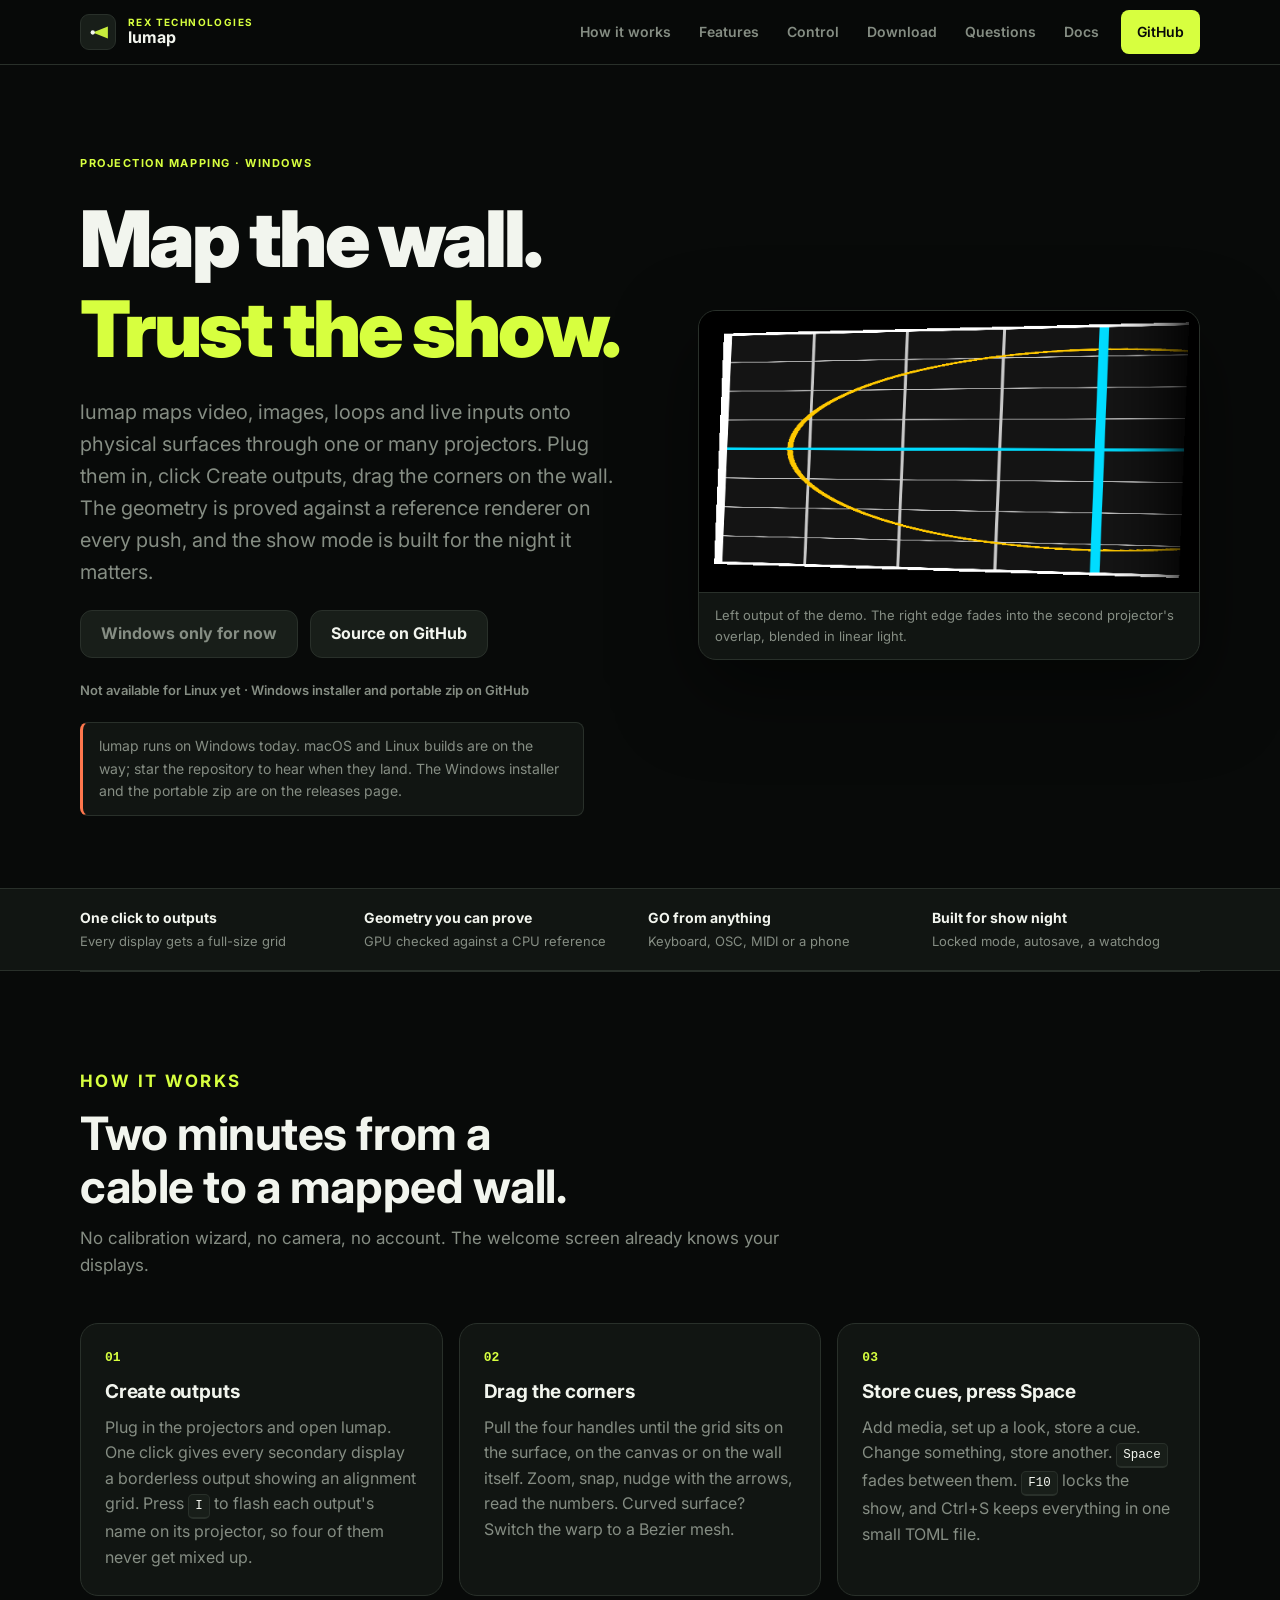
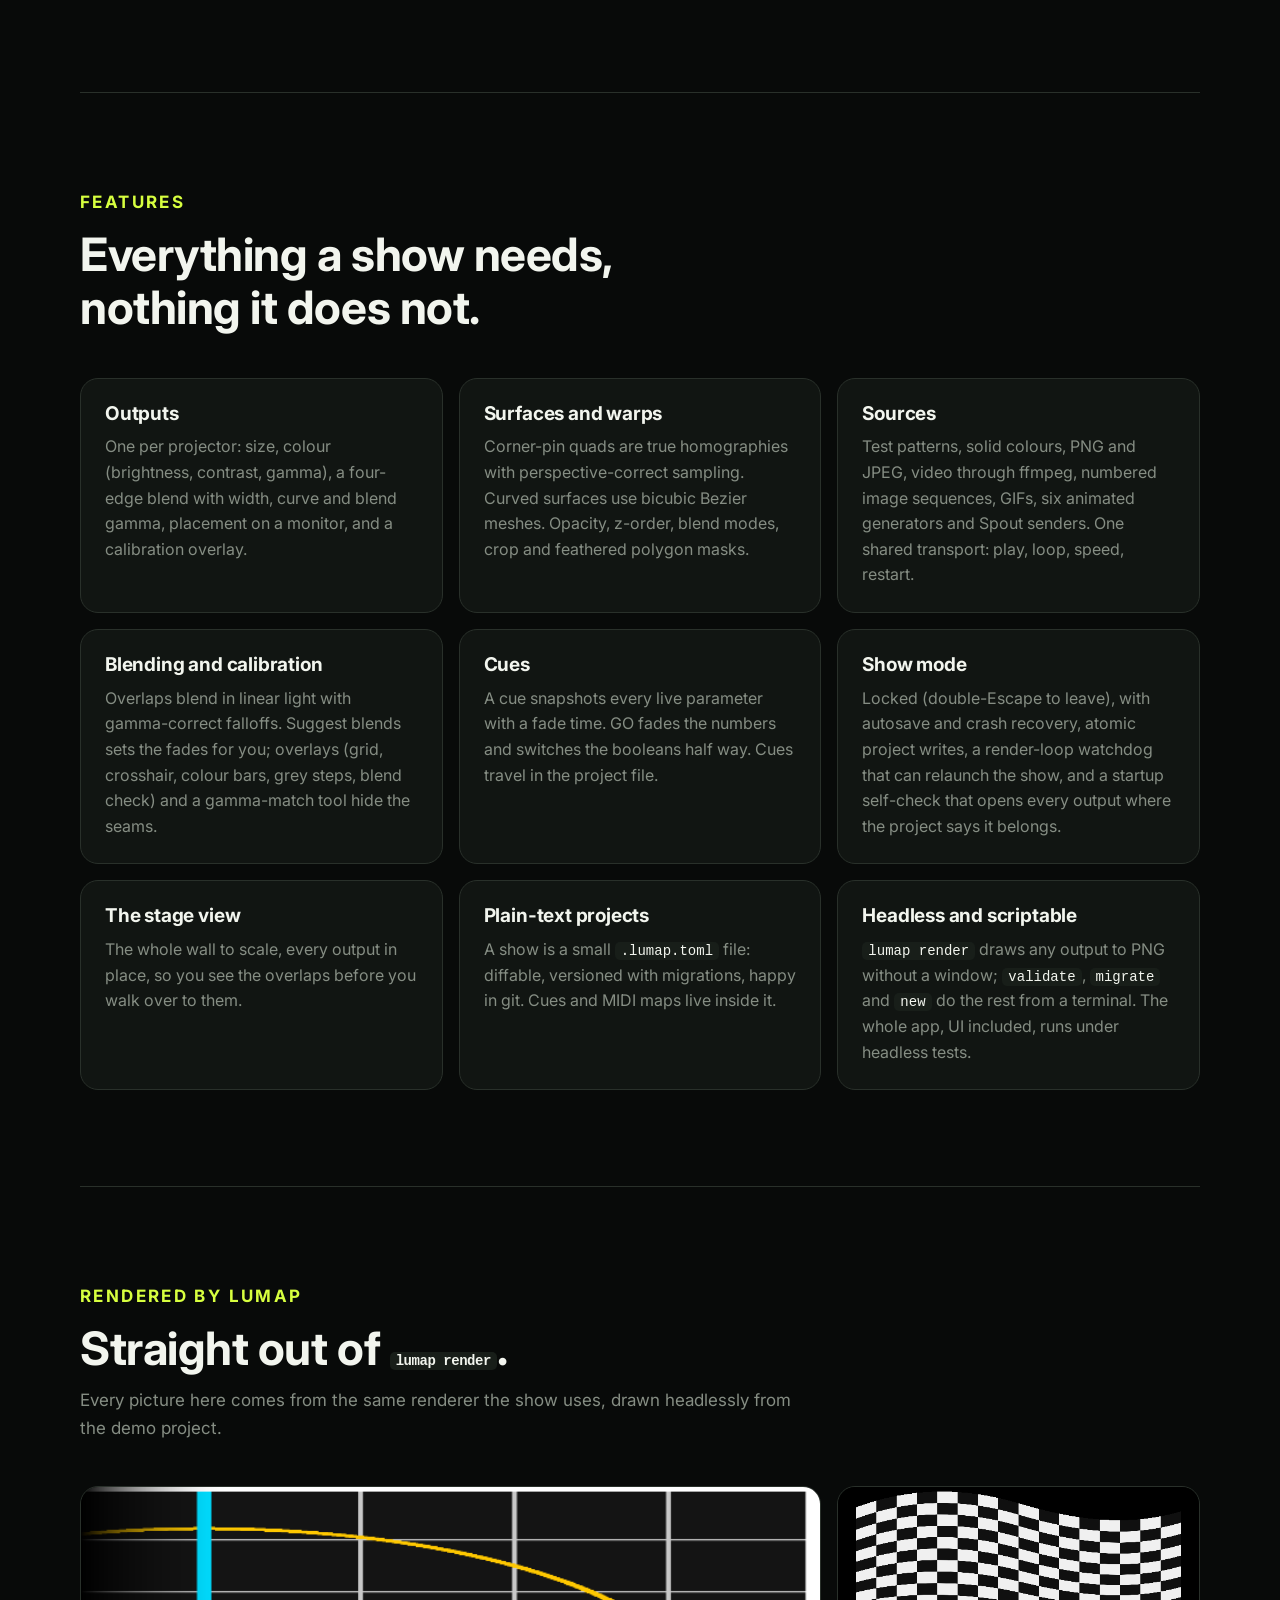
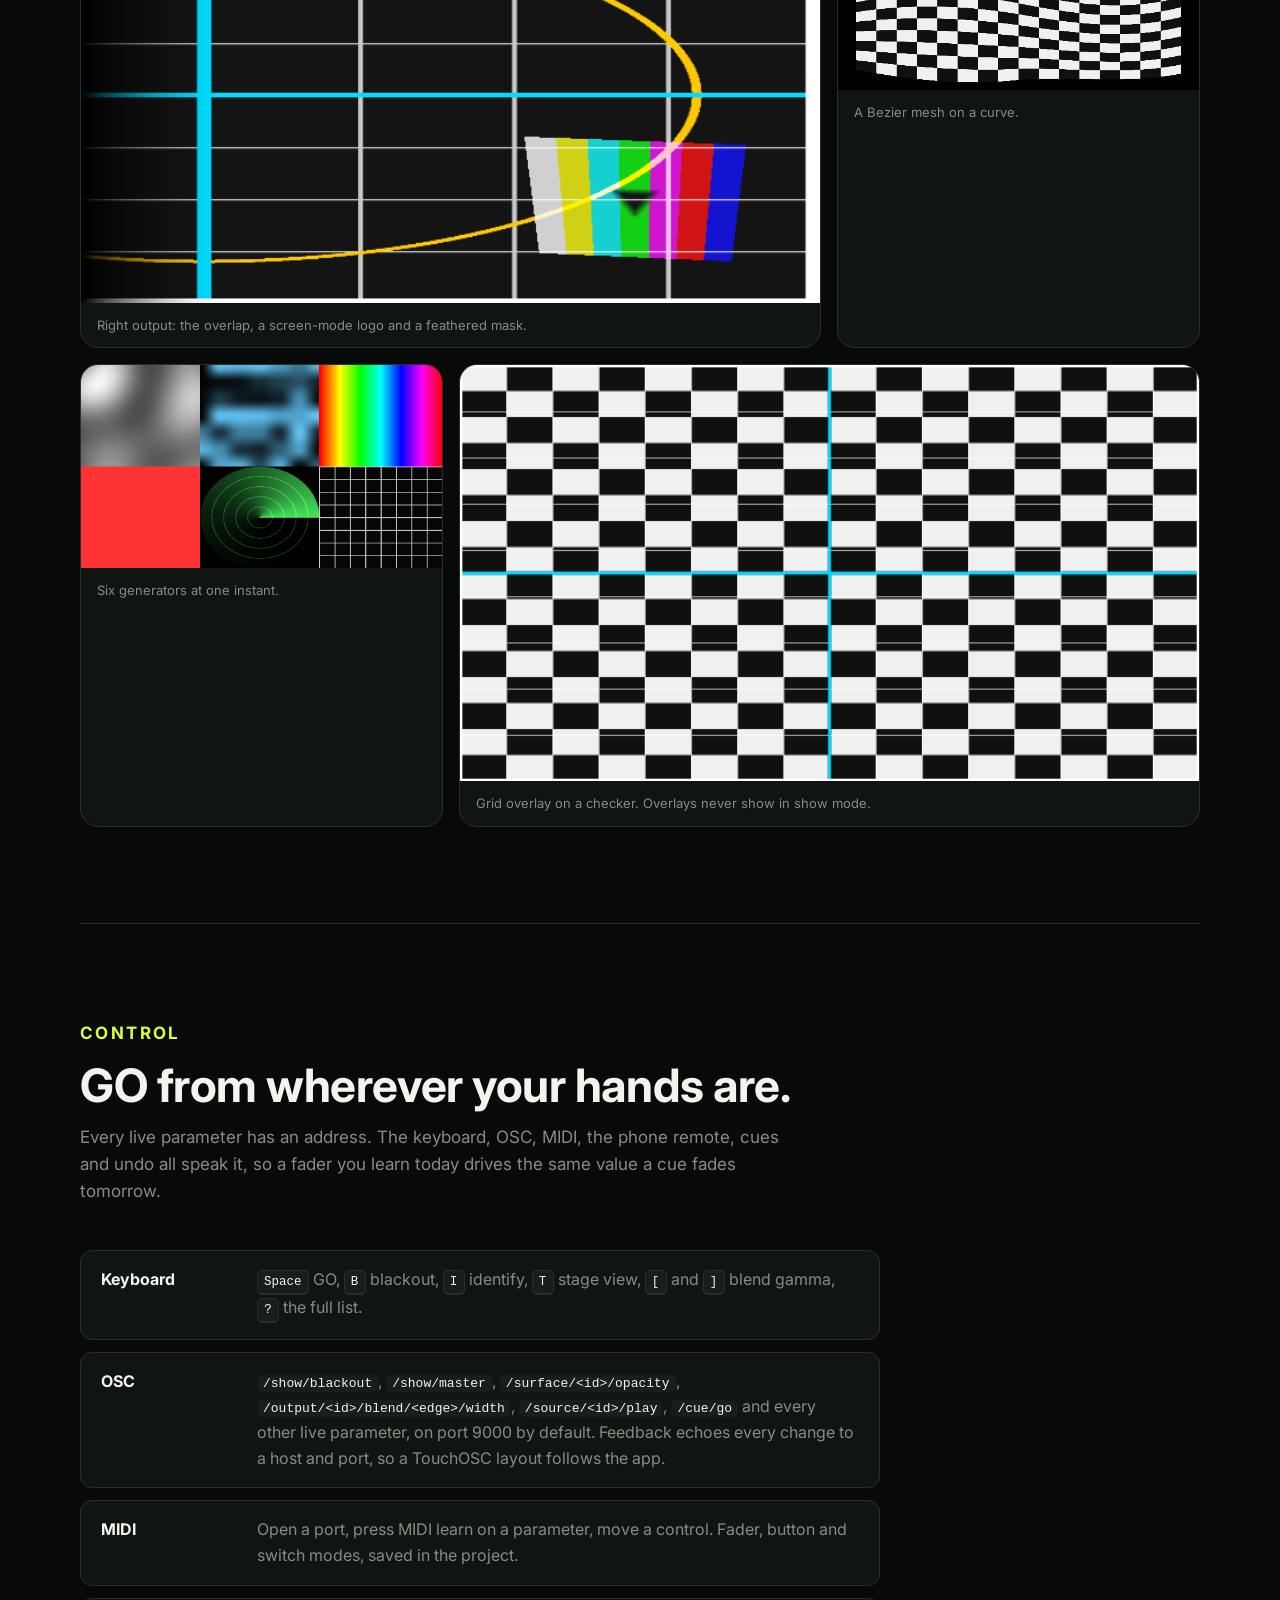
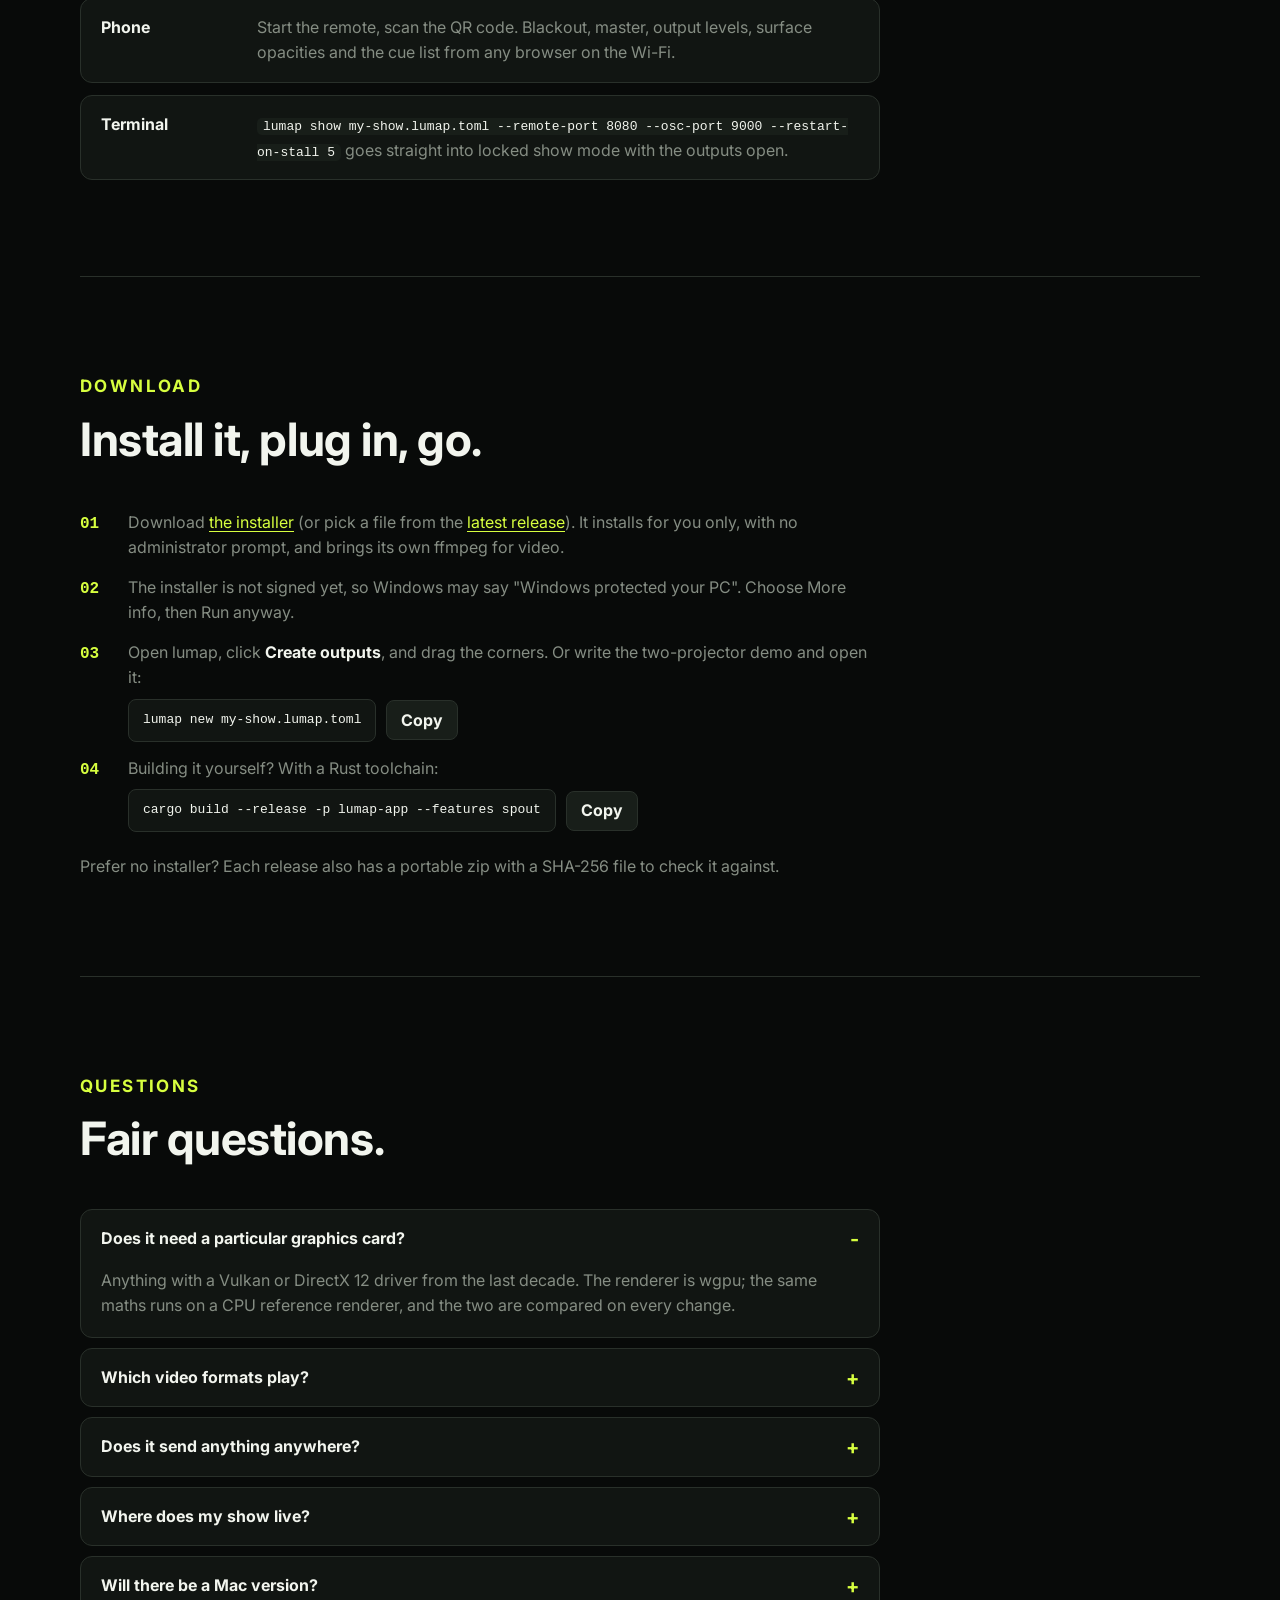
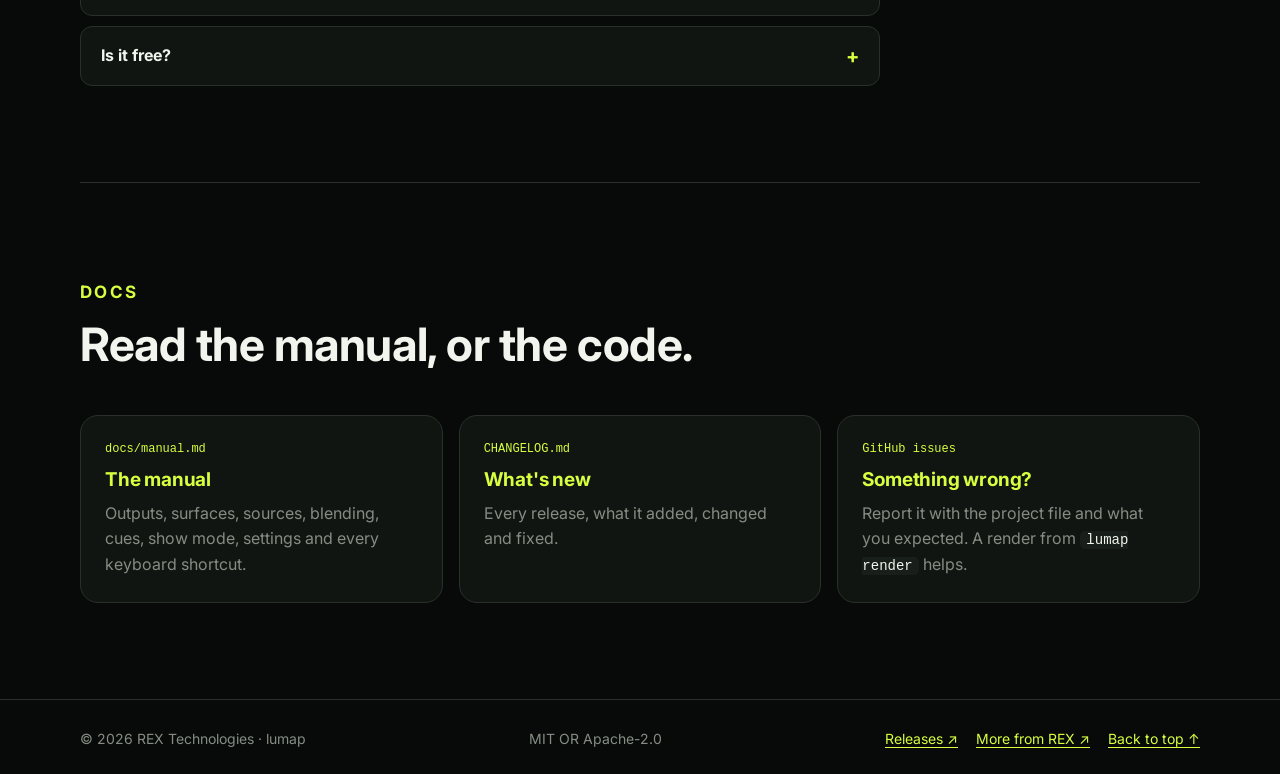
==== site/index.html @ 7fd0f3f3 "lumap: product site, portfolio entry and the site gate A GitHub Pages site in the REX ink/signal sty" ====
<!doctype html>
<html lang="en" class="no-js">
<head>
  <meta charset="utf-8">
  <meta name="viewport" content="width=device-width,initial-scale=1">
  <meta name="description" content="lumap is projection mapping you can trust on show day and that a first-timer runs in two minutes: one click to outputs, corners dragged on the wall, geometry proved against a reference renderer, cues from keyboard, OSC, MIDI or a phone. A REX Technologies product.">
  <meta name="robots" content="index,follow">
  <meta name="color-scheme" content="dark">
  <meta name="theme-color" content="#080A09">
  <meta property="og:title" content="lumap - projection mapping you can trust on show day - REX Technologies">
  <meta property="og:description" content="Plug in the projectors, click Create outputs, drag the corners on the wall. Geometry proved against a reference renderer, cues from anything, a locked show mode. By REX Technologies.">
  <meta property="og:type" content="website">
  <meta property="og:url" content="https://tochi-mba.github.io/lumap/">
  <meta property="og:image" content="https://tochi-mba.github.io/lumap/images/left.png">
  <meta name="twitter:card" content="summary_large_image">
  <link rel="canonical" href="https://tochi-mba.github.io/lumap/">
  <link rel="icon" href="favicon.svg" type="image/svg+xml">
  <link rel="preconnect" href="https://fonts.googleapis.com">
  <link rel="preconnect" href="https://fonts.gstatic.com" crossorigin>
  <link rel="stylesheet" href="https://fonts.googleapis.com/css2?family=Inter:wght@400;600;700;900&amp;display=swap">
  <link rel="stylesheet" href="styles.css">
  <script>document.documentElement.classList.replace("no-js","js");</script>
  <noscript><style>@media(max-width:760px){.site-nav{display:flex!important;position:static!important;flex-direction:column}.menu-button{display:none!important}}</style></noscript>
  <title>lumap - projection mapping you can trust on show day - REX Technologies</title>
  <script type="application/ld+json">{"@context":"https://schema.org","@type":"SoftwareApplication","name":"lumap","applicationCategory":"MultimediaApplication","operatingSystem":"Windows 10, Windows 11","description":"Projection mapping you can trust on show day, that a first-timer runs in two minutes.","url":"https://tochi-mba.github.io/lumap/","downloadUrl":"https://github.com/tochi-mba/lumap/releases/latest/download/lumap-Setup.exe","author":{"@type":"Organization","name":"REX Technologies"},"offers":{"@type":"Offer","price":"0","priceCurrency":"USD"}}</script>
</head>
<body>
  <a class="skip-link" href="#main">Skip to content</a>
  <div class="ambient ambient-one" aria-hidden="true"></div>
  <div class="ambient ambient-two" aria-hidden="true"></div>

  <header class="site-header">
    <div class="container nav-wrap">
      <a class="brand" href="#top" aria-label="lumap, by REX Technologies">
        <span class="brand-mark" aria-hidden="true"><svg viewBox="0 0 32 32"><path d="M8 16 29 7.5v17z" fill="#D7FF3F" opacity=".92"/><circle cx="8" cy="16" r="3" fill="#F2F5EE"/></svg></span>
        <span class="brand-lockup"><span class="brand-company">REX Technologies</span><span class="brand-name">lumap</span></span>
      </a>
      <button class="menu-button" type="button" aria-expanded="false" aria-controls="site-nav">
        <span class="sr-only">Toggle navigation</span><span></span><span></span>
      </button>
      <nav id="site-nav" class="site-nav" aria-label="Primary navigation">
        <a href="#how">How it works</a>
        <a href="#features">Features</a>
        <a href="#control">Control</a>
        <a href="#install">Download</a>
        <a href="#faq">Questions</a>
        <a href="#docs">Docs</a>
        <a class="nav-github" href="https://github.com/tochi-mba/lumap">GitHub</a>
      </nav>
    </div>
  </header>

  <main id="main">
    <section class="hero container" id="top">
      <div class="hero-copy">
        <p class="eyebrow signal">Projection mapping · Windows</p>
        <h1>Map the wall. <span>Trust the show.</span></h1>
        <p class="hero-lede">lumap maps video, images, loops and live inputs onto physical surfaces through one or many projectors. Plug them in, click Create outputs, drag the corners on the wall. The geometry is proved against a reference renderer on every push, and the show mode is built for the night it matters.</p>
        <div class="hero-actions">
          <a class="button button-primary" id="download" href="https://github.com/tochi-mba/lumap/releases/latest/download/lumap-Setup.exe" data-latest-installer>Download for Windows</a>
          <a class="button button-secondary" href="https://github.com/tochi-mba/lumap">Source on GitHub</a>
        </div>
        <p class="hero-meta" id="download-meta"><span>Windows 10 and 11, 64-bit</span><span>ffmpeg included</span><span>No account</span><span>MIT OR Apache-2.0</span></p>
        <p class="unsupported" id="unsupported">lumap runs on Windows today. macOS and Linux builds are on the way; star the repository to hear when they land. The Windows installer and the portable zip are on the releases page.</p>
      </div>
      <figure class="frame">
        <img src="images/left.png" width="1920" height="1080" alt="The left output of the two-projector demo: a looping video warped onto the wall, with a feathered blend on its right edge where the second projector overlaps." loading="eager">
        <figcaption>Left output of the demo. The right edge fades into the second projector's overlap, blended in linear light.</figcaption>
      </figure>
    </section>

    <section class="trust-strip" aria-label="At a glance">
      <div class="container trust-grid">
        <div><strong>One click to outputs</strong><span>Every display gets a full-size grid</span></div>
        <div><strong>Geometry you can prove</strong><span>GPU checked against a CPU reference</span></div>
        <div><strong>GO from anything</strong><span>Keyboard, OSC, MIDI or a phone</span></div>
        <div><strong>Built for show night</strong><span>Locked mode, autosave, a watchdog</span></div>
      </div>
    </section>

    <section class="section container" id="how">
      <div class="section-heading">
        <p class="eyebrow signal">How it works</p>
        <h2>Two minutes from a cable to a mapped wall.</h2>
        <p>No calibration wizard, no camera, no account. The welcome screen already knows your displays.</p>
      </div>
      <div class="steps">
        <div class="step"><span class="step-number">01</span><h3>Create outputs</h3><p>Plug in the projectors and open lumap. One click gives every secondary display a borderless output showing an alignment grid. Press <kbd>I</kbd> to flash each output's name on its projector, so four of them never get mixed up.</p></div>
        <div class="step"><span class="step-number">02</span><h3>Drag the corners</h3><p>Pull the four handles until the grid sits on the surface, on the canvas or on the wall itself. Zoom, snap, nudge with the arrows, read the numbers. Curved surface? Switch the warp to a Bezier mesh.</p></div>
        <div class="step"><span class="step-number">03</span><h3>Store cues, press Space</h3><p>Add media, set up a look, store a cue. Change something, store another. <kbd>Space</kbd> fades between them. <kbd>F10</kbd> locks the show, and Ctrl+S keeps everything in one small TOML file.</p></div>
      </div>
    </section>

    <section class="section container" id="features">
      <div class="section-heading">
        <p class="eyebrow signal">Features</p>
        <h2>Everything a show needs, nothing it does not.</h2>
      </div>
      <div class="feature-grid">
        <div class="feature-card"><h3>Outputs</h3><p>One per projector: size, colour (brightness, contrast, gamma), a four-edge blend with width, curve and blend gamma, placement on a monitor, and a calibration overlay.</p></div>
        <div class="feature-card"><h3>Surfaces and warps</h3><p>Corner-pin quads are true homographies with perspective-correct sampling. Curved surfaces use bicubic Bezier meshes. Opacity, z-order, blend modes, crop and feathered polygon masks.</p></div>
        <div class="feature-card"><h3>Sources</h3><p>Test patterns, solid colours, PNG and JPEG, video through ffmpeg, numbered image sequences, GIFs, six animated generators and Spout senders. One shared transport: play, loop, speed, restart.</p></div>
        <div class="feature-card"><h3>Blending and calibration</h3><p>Overlaps blend in linear light with gamma-correct falloffs. Suggest blends sets the fades for you; overlays (grid, crosshair, colour bars, grey steps, blend check) and a gamma-match tool hide the seams.</p></div>
        <div class="feature-card"><h3>Cues</h3><p>A cue snapshots every live parameter with a fade time. GO fades the numbers and switches the booleans half way. Cues travel in the project file.</p></div>
        <div class="feature-card"><h3>Show mode</h3><p>Locked (double-Escape to leave), with autosave and crash recovery, atomic project writes, a render-loop watchdog that can relaunch the show, and a startup self-check that opens every output where the project says it belongs.</p></div>
        <div class="feature-card"><h3>The stage view</h3><p>The whole wall to scale, every output in place, so you see the overlaps before you walk over to them.</p></div>
        <div class="feature-card"><h3>Plain-text projects</h3><p>A show is a small <code>.lumap.toml</code> file: diffable, versioned with migrations, happy in git. Cues and MIDI maps live inside it.</p></div>
        <div class="feature-card"><h3>Headless and scriptable</h3><p><code>lumap render</code> draws any output to PNG without a window; <code>validate</code>, <code>migrate</code> and <code>new</code> do the rest from a terminal. The whole app, UI included, runs under headless tests.</p></div>
      </div>
    </section>

    <section class="section container" id="gallery">
      <div class="section-heading">
        <p class="eyebrow signal">Rendered by lumap</p>
        <h2>Straight out of <code>lumap render</code>.</h2>
        <p>Every picture here comes from the same renderer the show uses, drawn headlessly from the demo project.</p>
      </div>
      <div class="gallery">
        <figure class="wide"><img src="images/right.png" width="1920" height="1080" alt="The right output of the demo: the overlap with the left projector, a logo in screen blend mode and a feathered mask." loading="lazy"><figcaption>Right output: the overlap, a screen-mode logo and a feathered mask.</figcaption></figure>
        <figure><img src="images/bezier.png" width="1920" height="1080" alt="A test pattern warped by a bicubic Bezier mesh onto a curved surface." loading="lazy"><figcaption>A Bezier mesh on a curve.</figcaption></figure>
        <figure><img src="images/generators.png" width="1920" height="1080" alt="Six animated generators, plasma, noise, colour cycle, strobe, radar and grid pulse, at one instant." loading="lazy"><figcaption>Six generators at one instant.</figcaption></figure>
        <figure class="wide"><img src="images/overlay-grid.png" width="1920" height="1080" alt="A calibration grid drawn over a checker pattern." loading="lazy"><figcaption>Grid overlay on a checker. Overlays never show in show mode.</figcaption></figure>
      </div>
    </section>

    <section class="section container" id="control">
      <div class="section-heading">
        <p class="eyebrow signal">Control</p>
        <h2>GO from wherever your hands are.</h2>
        <p>Every live parameter has an address. The keyboard, OSC, MIDI, the phone remote, cues and undo all speak it, so a fader you learn today drives the same value a cue fades tomorrow.</p>
      </div>
      <dl class="control-list">
        <div><dt>Keyboard</dt><dd><kbd>Space</kbd> GO, <kbd>B</kbd> blackout, <kbd>I</kbd> identify, <kbd>T</kbd> stage view, <kbd>[</kbd> and <kbd>]</kbd> blend gamma, <kbd>?</kbd> the full list.</dd></div>
        <div><dt>OSC</dt><dd><code>/show/blackout</code>, <code>/show/master</code>, <code>/surface/&lt;id&gt;/opacity</code>, <code>/output/&lt;id&gt;/blend/&lt;edge&gt;/width</code>, <code>/source/&lt;id&gt;/play</code>, <code>/cue/go</code> and every other live parameter, on port 9000 by default. Feedback echoes every change to a host and port, so a TouchOSC layout follows the app.</dd></div>
        <div><dt>MIDI</dt><dd>Open a port, press MIDI learn on a parameter, move a control. Fader, button and switch modes, saved in the project.</dd></div>
        <div><dt>Phone</dt><dd>Start the remote, scan the QR code. Blackout, master, output levels, surface opacities and the cue list from any browser on the Wi-Fi.</dd></div>
        <div><dt>Terminal</dt><dd><code>lumap show my-show.lumap.toml --remote-port 8080 --osc-port 9000 --restart-on-stall 5</code> goes straight into locked show mode with the outputs open.</dd></div>
      </dl>
    </section>

    <section class="section container" id="install">
      <div class="section-heading">
        <p class="eyebrow signal">Download</p>
        <h2>Install it, plug in, go.</h2>
      </div>
      <ol class="install-steps">
        <li>Download <a href="https://github.com/tochi-mba/lumap/releases/latest/download/lumap-Setup.exe" data-latest-installer>the installer</a> (or pick a file from the <a href="https://github.com/tochi-mba/lumap/releases/latest">latest release</a>). It installs for you only, with no administrator prompt, and brings its own ffmpeg for video.</li>
        <li>The installer is not signed yet, so Windows may say "Windows protected your PC". Choose More info, then Run anyway.</li>
        <li>Open lumap, click <strong>Create outputs</strong>, and drag the corners. Or write the two-projector demo and open it:
          <div class="command-row"><code>lumap new my-show.lumap.toml</code><button class="copy-button" type="button" data-copy="lumap new my-show.lumap.toml">Copy</button></div>
        </li>
        <li>Building it yourself? With a Rust toolchain:
          <div class="command-row"><code>cargo build --release -p lumap-app --features spout</code><button class="copy-button" type="button" data-copy="cargo build --release -p lumap-app --features spout">Copy</button></div>
        </li>
      </ol>
      <p class="install-note">Prefer no installer? Each release also has a portable zip with a SHA-256 file to check it against.</p>
      <p id="copy-status" class="sr-only" aria-live="polite"></p>
    </section>

    <section class="section container" id="faq">
      <div class="section-heading">
        <p class="eyebrow signal">Questions</p>
        <h2>Fair questions.</h2>
      </div>
      <div class="faq">
        <details open><summary>Does it need a particular graphics card?</summary><p>Anything with a Vulkan or DirectX 12 driver from the last decade. The renderer is wgpu; the same maths runs on a CPU reference renderer, and the two are compared on every change.</p></details>
        <details><summary>Which video formats play?</summary><p>Anything ffmpeg reads. The installer bundles ffmpeg and ffprobe; if you have your own build, point lumap at it in the settings or on your PATH.</p></details>
        <details><summary>Does it send anything anywhere?</summary><p>No telemetry, no account, no analytics. The only network traffic is the OSC, MIDI and phone-remote connections you open yourself.</p></details>
        <details><summary>Where does my show live?</summary><p>In one <code>.lumap.toml</code> file next to your media. It is plain text, diffable, versioned with migrations, and safe to commit to git.</p></details>
        <details><summary>Will there be a Mac version?</summary><p>lumap is built and tested for Windows today. The macOS build is on the way, and this page will offer it as soon as it ships.</p></details>
        <details><summary>Is it free?</summary><p>Yes. MIT OR Apache-2.0, one executable, no watermark, no subscription.</p></details>
      </div>
    </section>

    <section class="section container" id="docs">
      <div class="section-heading">
        <p class="eyebrow signal">Docs</p>
        <h2>Read the manual, or the code.</h2>
      </div>
      <div class="feature-grid">
        <a class="feature-card link" href="https://github.com/tochi-mba/lumap/blob/main/docs/manual.md"><span class="meta">docs/manual.md</span><h3>The manual</h3><p>Outputs, surfaces, sources, blending, cues, show mode, settings and every keyboard shortcut.</p></a>
        <a class="feature-card link" href="https://github.com/tochi-mba/lumap/blob/main/CHANGELOG.md"><span class="meta">CHANGELOG.md</span><h3>What's new</h3><p>Every release, what it added, changed and fixed.</p></a>
        <a class="feature-card link" href="https://github.com/tochi-mba/lumap/issues"><span class="meta">GitHub issues</span><h3>Something wrong?</h3><p>Report it with the project file and what you expected. A render from <code>lumap render</code> helps.</p></a>
      </div>
    </section>
  </main>

  <footer class="site-footer">
    <div class="container footer-wrap">
      <span>© <span id="year">2026</span> REX Technologies · lumap</span>
      <span>MIT OR Apache-2.0</span>
      <span class="footer-links"><a href="https://github.com/tochi-mba/lumap/releases">Releases <span aria-hidden="true">↗</span></a><a href="https://tochi-mba.github.io/">More from REX <span aria-hidden="true">↗</span></a><a href="#top">Back to top <span aria-hidden="true">↑</span></a></span>
    </div>
  </footer>
  <script type="module" src="app.js"></script>
</body>
</html>
---- site/styles.css ----
/* lumap - REX Technologies. The ink/signal palette shared across REX products; dark by design. */

:root{
  --ink:#080A09;
  --panel:#111512;
  --raised:#181E19;
  --line:#29302A;
  --text:#F2F5EE;
  --muted:#858D83;
  --signal:#D7FF3F;
  --live:#FF774D;
  --signal-wash:rgba(215,255,63,.10);
  --radius-s:8px;
  --radius-m:12px;
  --radius-l:18px;
  --gutter:clamp(16px,4vw,32px);
  --page:1120px;
  --section:clamp(56px,8vw,96px);
  --font:Inter,"Segoe UI",system-ui,-apple-system,"Helvetica Neue",Arial,sans-serif;
  --mono:"Cascadia Mono","SF Mono",Consolas,ui-monospace,Menlo,monospace;
  color-scheme:dark;
}

*,*::before,*::after{box-sizing:border-box}
html{background:var(--ink);scroll-behavior:smooth;-webkit-text-size-adjust:100%;overflow-x:hidden}
body{margin:0;background:var(--ink);color:var(--text);font-family:var(--font);font-size:16px;line-height:1.6;-webkit-font-smoothing:antialiased;overflow-x:hidden}
a{color:var(--signal);text-decoration:none}
a:hover{text-decoration:underline}
button{font:inherit}
svg{display:block}
img{max-width:100%;height:auto}
code,kbd,pre{font-family:var(--mono)}
:focus-visible{outline:2px solid var(--signal);outline-offset:3px;border-radius:4px}

.container{width:min(var(--page),100% - 2 * var(--gutter));margin-inline:auto}
.section{padding:var(--section) 0;border-top:1px solid var(--line)}
.sr-only{position:absolute;width:1px;height:1px;padding:0;margin:-1px;overflow:hidden;clip:rect(0,0,0,0);white-space:nowrap;border:0}
.skip-link{position:absolute;left:12px;top:-60px;background:var(--signal);color:var(--ink);padding:10px 14px;border-radius:var(--radius-s);font-weight:700;z-index:100}
.skip-link:focus{top:12px}

h1,h2,h3{margin:0;line-height:1.15;font-weight:700;letter-spacing:-.01em}
h1,h2{text-wrap:balance}
h1{font-size:clamp(40px,6.4vw,78px);letter-spacing:-.035em;font-weight:900}
h1 span{color:var(--signal)}
h2{font-size:clamp(28px,4.2vw,46px)}
h3{font-size:19px}
p{margin:0}
strong{font-weight:700;color:var(--text)}
code{color:var(--text);background:var(--raised);padding:1px 6px;border-radius:5px;font-size:14px}
pre code{padding:0;background:none}
kbd{display:inline-block;min-width:22px;padding:1px 6px;border:1px solid var(--line);border-bottom-width:2px;border-radius:5px;background:var(--raised);color:var(--text);font-size:12.5px;text-align:center}

.eyebrow{font-size:11px;font-weight:700;letter-spacing:.14em;text-transform:uppercase;color:var(--muted);display:flex;align-items:center;gap:9px}
.eyebrow.signal{color:var(--signal)}

.ambient{position:fixed;border-radius:50%;filter:blur(90px);pointer-events:none;opacity:.14;z-index:-2}
.ambient-one{width:520px;height:520px;background:var(--signal);top:90px;right:-230px}
.ambient-two{width:420px;height:420px;background:var(--live);top:620px;left:-250px}

/* Header */
.site-header{position:sticky;top:0;z-index:50;background:rgba(8,10,9,.86);backdrop-filter:blur(12px);-webkit-backdrop-filter:blur(12px);border-bottom:1px solid var(--line)}
.nav-wrap{min-height:64px;display:flex;align-items:center;gap:12px}
.brand{display:flex;align-items:center;gap:12px;color:var(--text);min-height:44px}
.brand:hover{text-decoration:none}
.brand-mark{width:36px;height:36px;border-radius:9px;display:grid;place-items:center;background:var(--raised);border:1px solid var(--line)}
.brand-mark svg{width:23px}
.brand-lockup{display:flex;flex-direction:column;gap:1px;line-height:1.08}
.brand-company{font-size:10px;font-weight:700;letter-spacing:.14em;text-transform:uppercase;color:var(--signal)}
.brand-name{font-size:16px;font-weight:700;color:var(--text)}
.site-nav{margin-left:auto;display:flex;align-items:center;gap:4px}
.site-nav a{color:var(--muted);font-size:14px;font-weight:600;white-space:nowrap;padding:10px 12px;border-radius:var(--radius-s);min-height:44px;display:inline-flex;align-items:center}
.site-nav a:hover{color:var(--text);text-decoration:none;background:var(--raised)}
.nav-github{color:var(--ink)!important;background:var(--signal)!important;margin-left:6px;padding-inline:16px!important}
.nav-github:hover{opacity:.9}
.menu-button{margin-left:auto;display:none;min-width:44px;min-height:44px;padding:0 12px;border:1px solid var(--line);border-radius:var(--radius-s);background:transparent;color:var(--text);cursor:pointer}
.menu-button span:not(.sr-only){display:block;width:16px;height:2px;background:currentColor;margin:5px auto}

/* Hero */
.hero{display:grid;grid-template-columns:1.05fr .95fr;gap:clamp(28px,5vw,64px);align-items:center;padding:clamp(48px,7vw,96px) 0 clamp(40px,6vw,72px)}
.hero-copy{display:flex;flex-direction:column;gap:22px}
.hero-lede{font-size:clamp(17px,1.6vw,20px);color:var(--muted);max-width:56ch}
.hero-actions{display:flex;flex-wrap:wrap;gap:12px}
.hero-meta{display:flex;flex-wrap:wrap;gap:8px 18px;color:var(--muted);font-size:13px;font-weight:600}
.hero-meta span::before{content:"";display:inline-block;width:6px;height:6px;border-radius:50%;background:var(--signal);margin-right:8px;vertical-align:middle}
.button{display:inline-flex;align-items:center;gap:8px;min-height:48px;padding:0 20px;border-radius:var(--radius-m);font-weight:700;border:1px solid transparent}
.button:hover{text-decoration:none}
.button-primary{background:var(--signal);color:var(--ink)}
.button-primary:hover{filter:brightness(1.05)}
.button-primary[aria-disabled="true"]{background:var(--raised);color:var(--muted);border-color:var(--line);cursor:default}
.button-primary[aria-disabled="true"]:hover{filter:none}
.button-secondary{background:var(--raised);color:var(--text);border-color:var(--line)}
.button-secondary:hover{border-color:var(--muted)}
.unsupported{display:none;color:var(--muted);font-size:14px;max-width:56ch;padding:12px 16px;border:1px solid var(--line);border-left:3px solid var(--live);border-radius:var(--radius-s);background:var(--panel)}
.unsupported.shown{display:block}

/* A framed render, or a window showing a command line */
.frame{margin:0;border-radius:var(--radius-l);background:var(--panel);border:1px solid var(--line);overflow:hidden;box-shadow:0 30px 80px rgba(0,0,0,.5)}
.frame img{display:block;width:100%}
.frame figcaption{padding:12px 16px;font-size:13px;color:var(--muted);border-top:1px solid var(--line)}
.console{margin:0;padding:22px;border-radius:var(--radius-l);background:var(--panel);border:1px solid var(--line);overflow:auto;font-size:13.5px;line-height:1.7;color:var(--text);box-shadow:0 30px 80px rgba(0,0,0,.5)}
.console .you{color:var(--muted)}
.console .k{color:var(--signal)}
.console .s{color:var(--live)}

/* Trust strip */
.trust-strip{border-top:1px solid var(--line);border-bottom:1px solid var(--line);background:var(--panel)}
.trust-grid{display:grid;grid-template-columns:repeat(4,1fr);gap:16px;padding:18px 0}
.trust-grid div{display:flex;flex-direction:column;gap:2px}
.trust-grid strong{font-size:14px}
.trust-grid span{font-size:13px;color:var(--muted)}

/* Sections */
.section-heading{display:flex;flex-direction:column;gap:12px;max-width:72ch;margin-bottom:clamp(28px,4vw,44px)}
.section-heading p{color:var(--muted);font-size:17px}
.steps{display:grid;grid-template-columns:repeat(3,1fr);gap:16px}
.step{background:var(--panel);border:1px solid var(--line);border-radius:var(--radius-l);padding:24px;display:flex;flex-direction:column;gap:12px}
.step p{color:var(--muted)}
.step-number{font-family:var(--mono);color:var(--signal);font-weight:700;font-size:13px}
.feature-grid{display:grid;grid-template-columns:repeat(3,1fr);gap:16px}
.feature-card{background:var(--panel);border:1px solid var(--line);border-radius:var(--radius-l);padding:24px;display:flex;flex-direction:column;gap:10px}
.feature-card p{color:var(--muted)}
.feature-card.link:hover{border-color:var(--muted);text-decoration:none}
.feature-card .meta{font-family:var(--mono);font-size:12px;color:var(--signal)}

/* Gallery of renders */
.gallery{display:grid;grid-template-columns:repeat(3,1fr);gap:16px}
.gallery figure{margin:0;background:var(--panel);border:1px solid var(--line);border-radius:var(--radius-l);overflow:hidden}
.gallery img{display:block;width:100%;aspect-ratio:16/9;object-fit:cover}
.gallery figcaption{padding:12px 16px;font-size:13px;color:var(--muted)}
.gallery .wide{grid-column:span 2}

/* Ways to control the show */
.control-list{display:grid;gap:12px;max-width:80ch;margin:0}
.control-list > div{display:grid;grid-template-columns:140px 1fr;gap:16px;padding:16px 20px;background:var(--panel);border:1px solid var(--line);border-radius:var(--radius-m)}
.control-list dt{font-weight:700;color:var(--text)}
.control-list dd{margin:0;color:var(--muted)}
.control-list code{font-size:13px}

/* Install */
.install-steps{margin:0;padding-left:0;list-style:none;counter-reset:step;display:grid;gap:14px;max-width:80ch}
.install-steps li{counter-increment:step;position:relative;padding-left:48px;color:var(--muted)}
.install-steps li::before{content:counter(step,decimal-leading-zero);position:absolute;left:0;top:2px;font-family:var(--mono);font-weight:700;color:var(--signal)}
.install-steps a{text-decoration:underline;text-underline-offset:3px}
.command-row{display:flex;flex-wrap:wrap;align-items:center;gap:10px;margin-top:8px}
.command-row code{padding:10px 14px;border-radius:var(--radius-s);border:1px solid var(--line);background:var(--panel);font-size:13px;overflow:auto;max-width:100%}
.copy-button{min-height:40px;padding:0 14px;border-radius:var(--radius-s);border:1px solid var(--line);background:var(--raised);color:var(--text);font-weight:700;cursor:pointer}
.copy-button:hover{border-color:var(--muted)}
.install-note{margin-top:22px;color:var(--muted);max-width:80ch}

/* FAQ */
.faq{display:grid;gap:10px;max-width:80ch}
.faq details{background:var(--panel);border:1px solid var(--line);border-radius:var(--radius-m);padding:0 20px}
.faq summary{cursor:pointer;padding:16px 0;font-weight:700;list-style:none;display:flex;justify-content:space-between;gap:16px;align-items:center}
.faq summary::-webkit-details-marker{display:none}
.faq summary::after{content:"+";color:var(--signal);font-weight:700;font-size:20px;line-height:1}
.faq details[open] summary::after{content:"-"}
.faq p{padding:0 0 18px;color:var(--muted)}

/* Footer */
.site-footer{border-top:1px solid var(--line);padding:28px 0;color:var(--muted);font-size:14px}
.footer-wrap{display:flex;flex-wrap:wrap;justify-content:space-between;gap:10px}
.site-footer a{text-decoration:underline;text-underline-offset:3px}
.footer-links{display:flex;flex-wrap:wrap;gap:18px}

/* 404 */
.not-found{padding:clamp(72px,14vh,140px) 0;max-width:720px}
.not-found h1{margin:14px 0 0;font-size:clamp(34px,5.6vw,60px)}
.not-found .hero-lede{margin-top:16px}
.not-found .hero-actions{margin-top:28px}

@media(prefers-reduced-motion:reduce){html{scroll-behavior:auto}*,*::before,*::after{transition:none!important;animation:none!important}}

/* Responsive */
@media(max-width:1000px){
  .hero{grid-template-columns:1fr}
  .steps,.feature-grid,.gallery{grid-template-columns:repeat(2,1fr)}
  .gallery .wide{grid-column:span 1}
  .trust-grid{grid-template-columns:repeat(2,1fr)}
}
@media(max-width:760px){
  .menu-button{display:block}
  .site-nav{display:none;position:absolute;left:0;right:0;top:100%;flex-direction:column;align-items:stretch;padding:10px var(--gutter) 16px;background:var(--ink);border-bottom:1px solid var(--line)}
  .site-nav.open{display:flex}
  .site-nav a{min-height:46px}
  .nav-github{margin-left:0;justify-content:center}
  .brand-name{font-size:14px}
  .steps,.feature-grid,.gallery{grid-template-columns:1fr}
  .control-list > div{grid-template-columns:1fr;gap:4px}
}
@media(max-width:420px){
  .trust-grid{grid-template-columns:1fr}
}
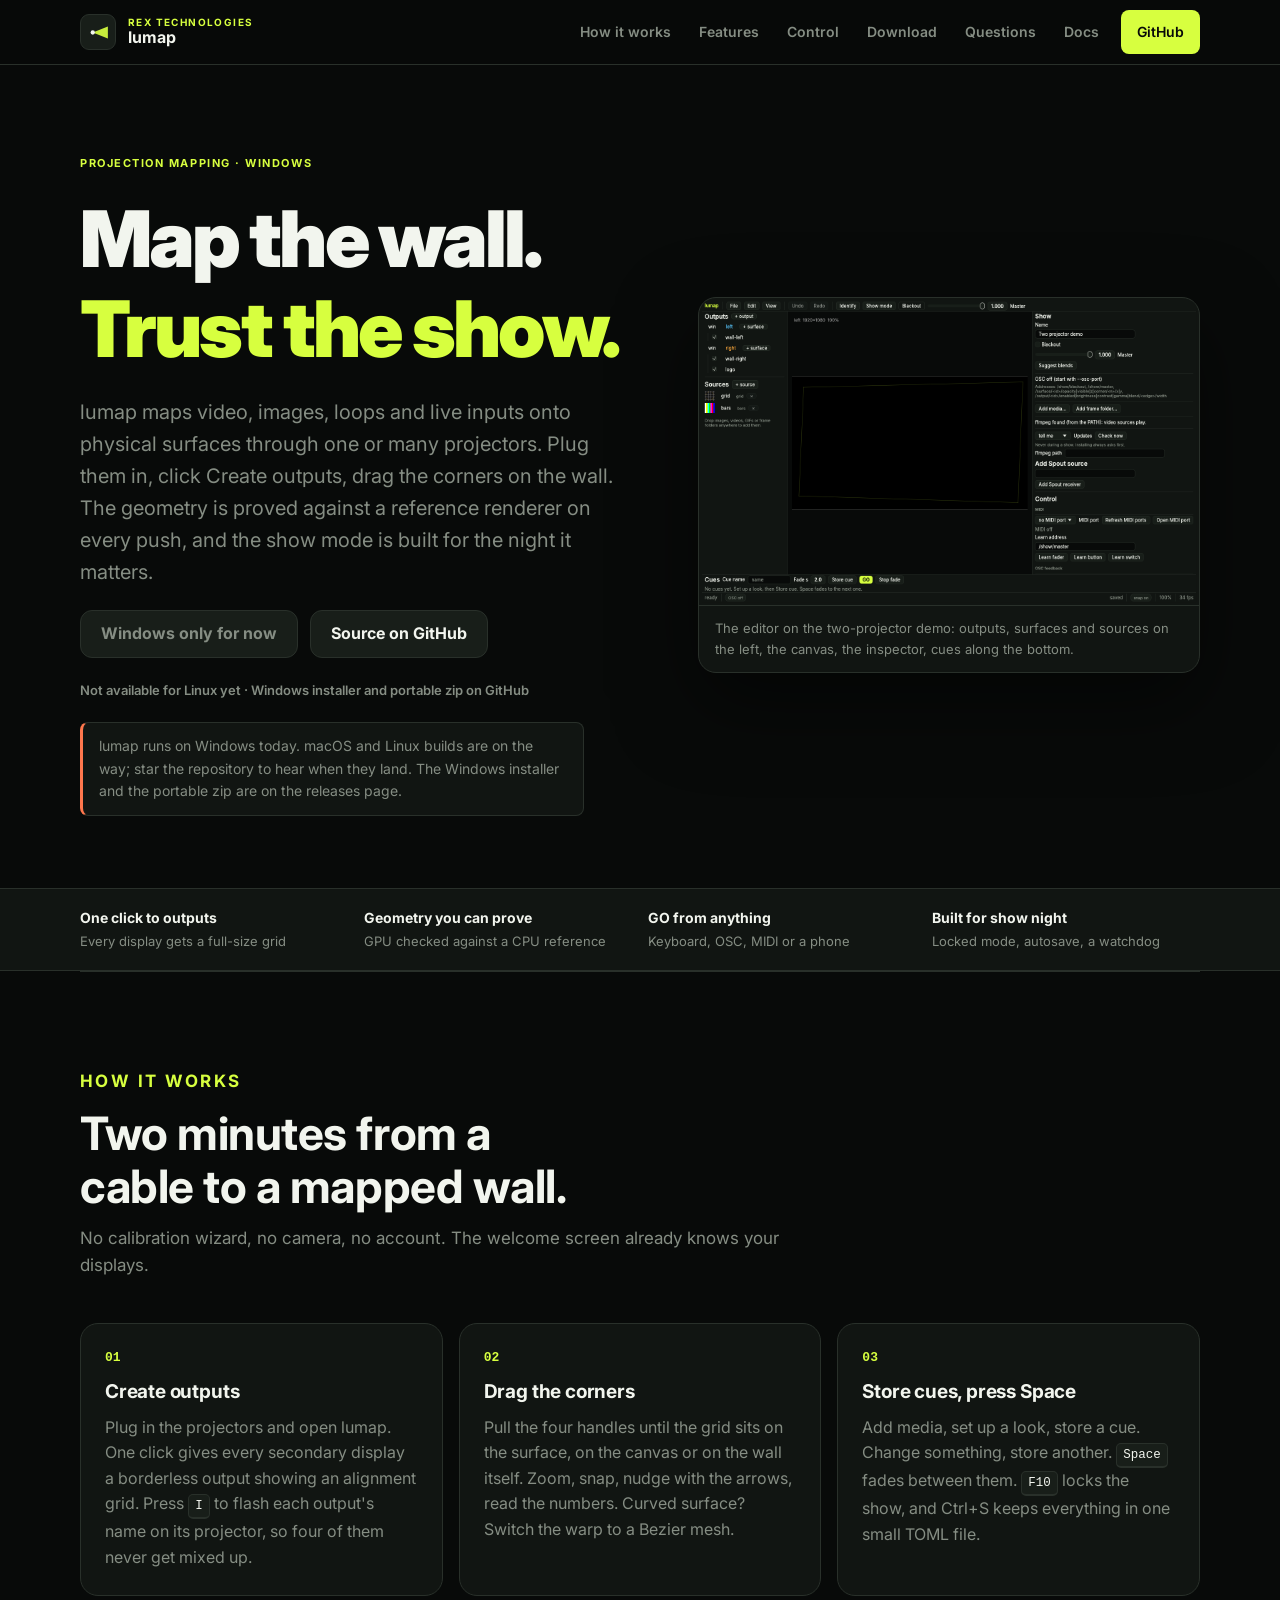
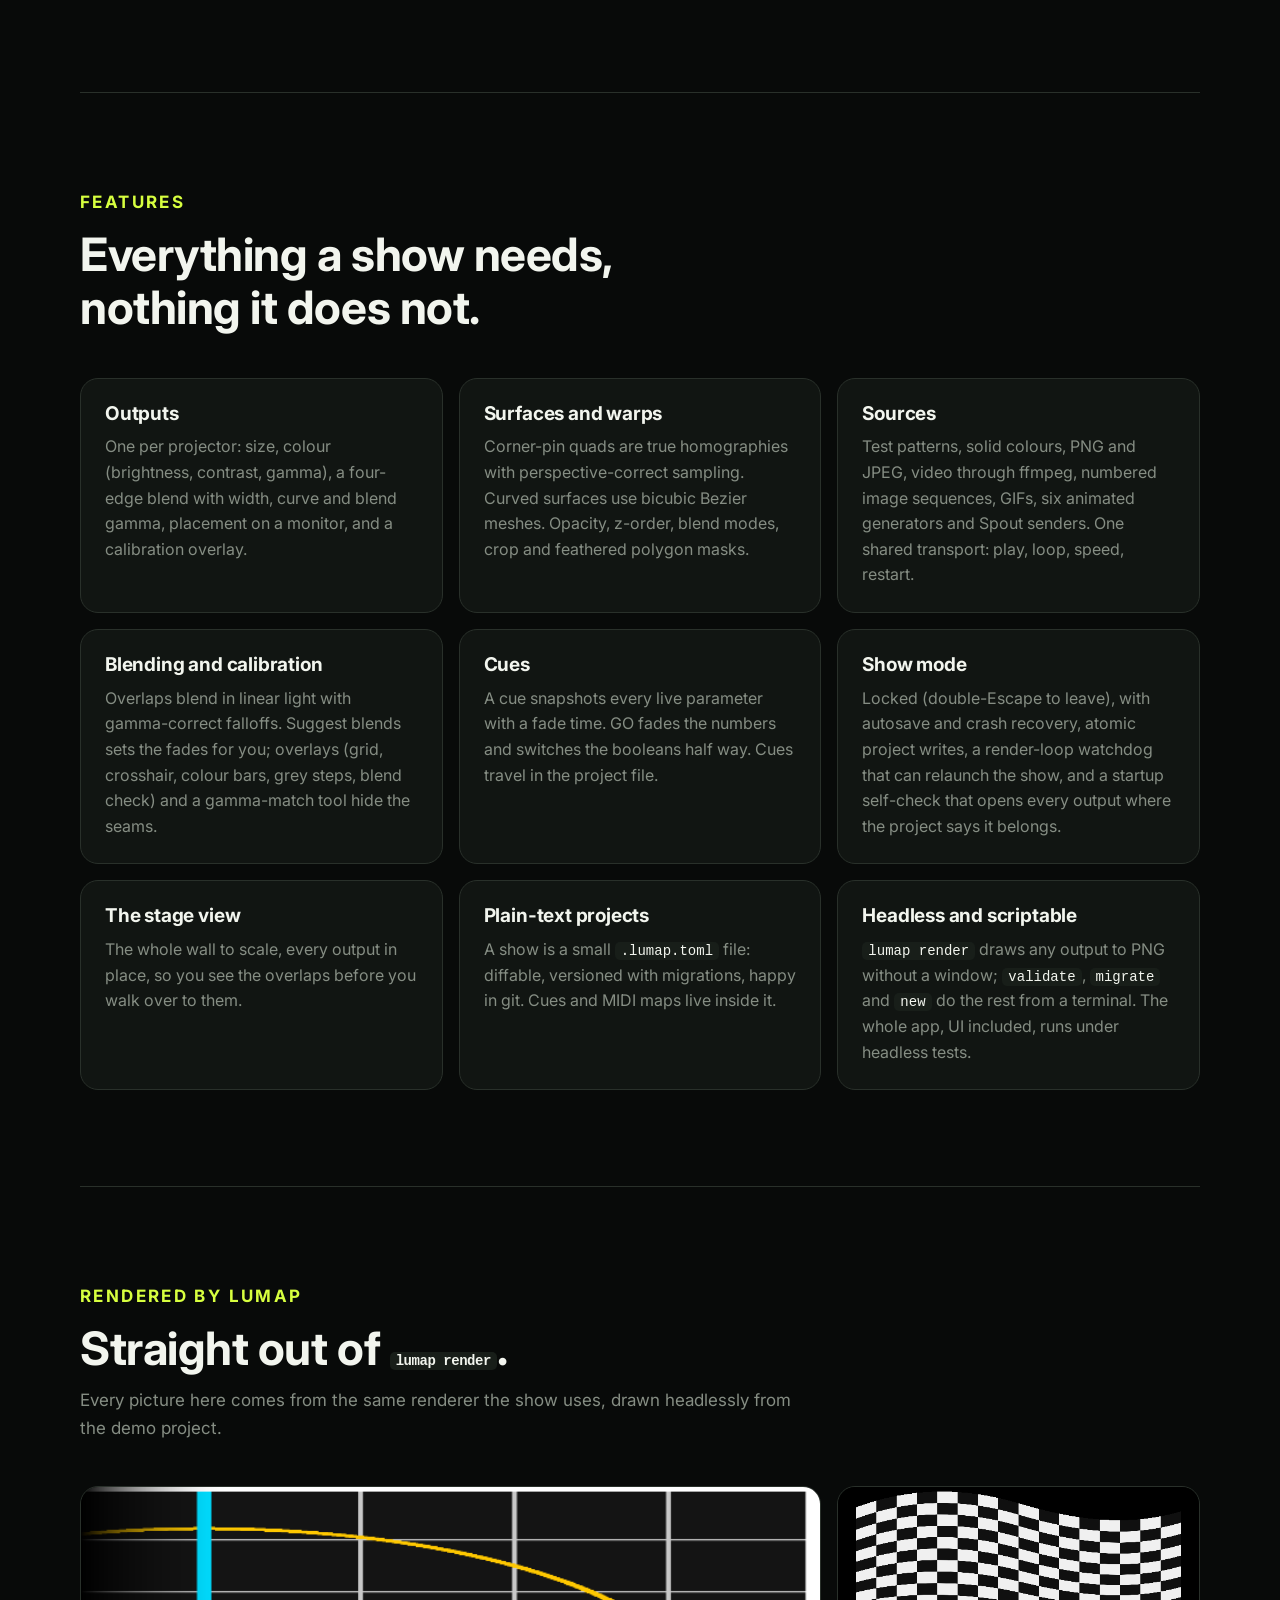
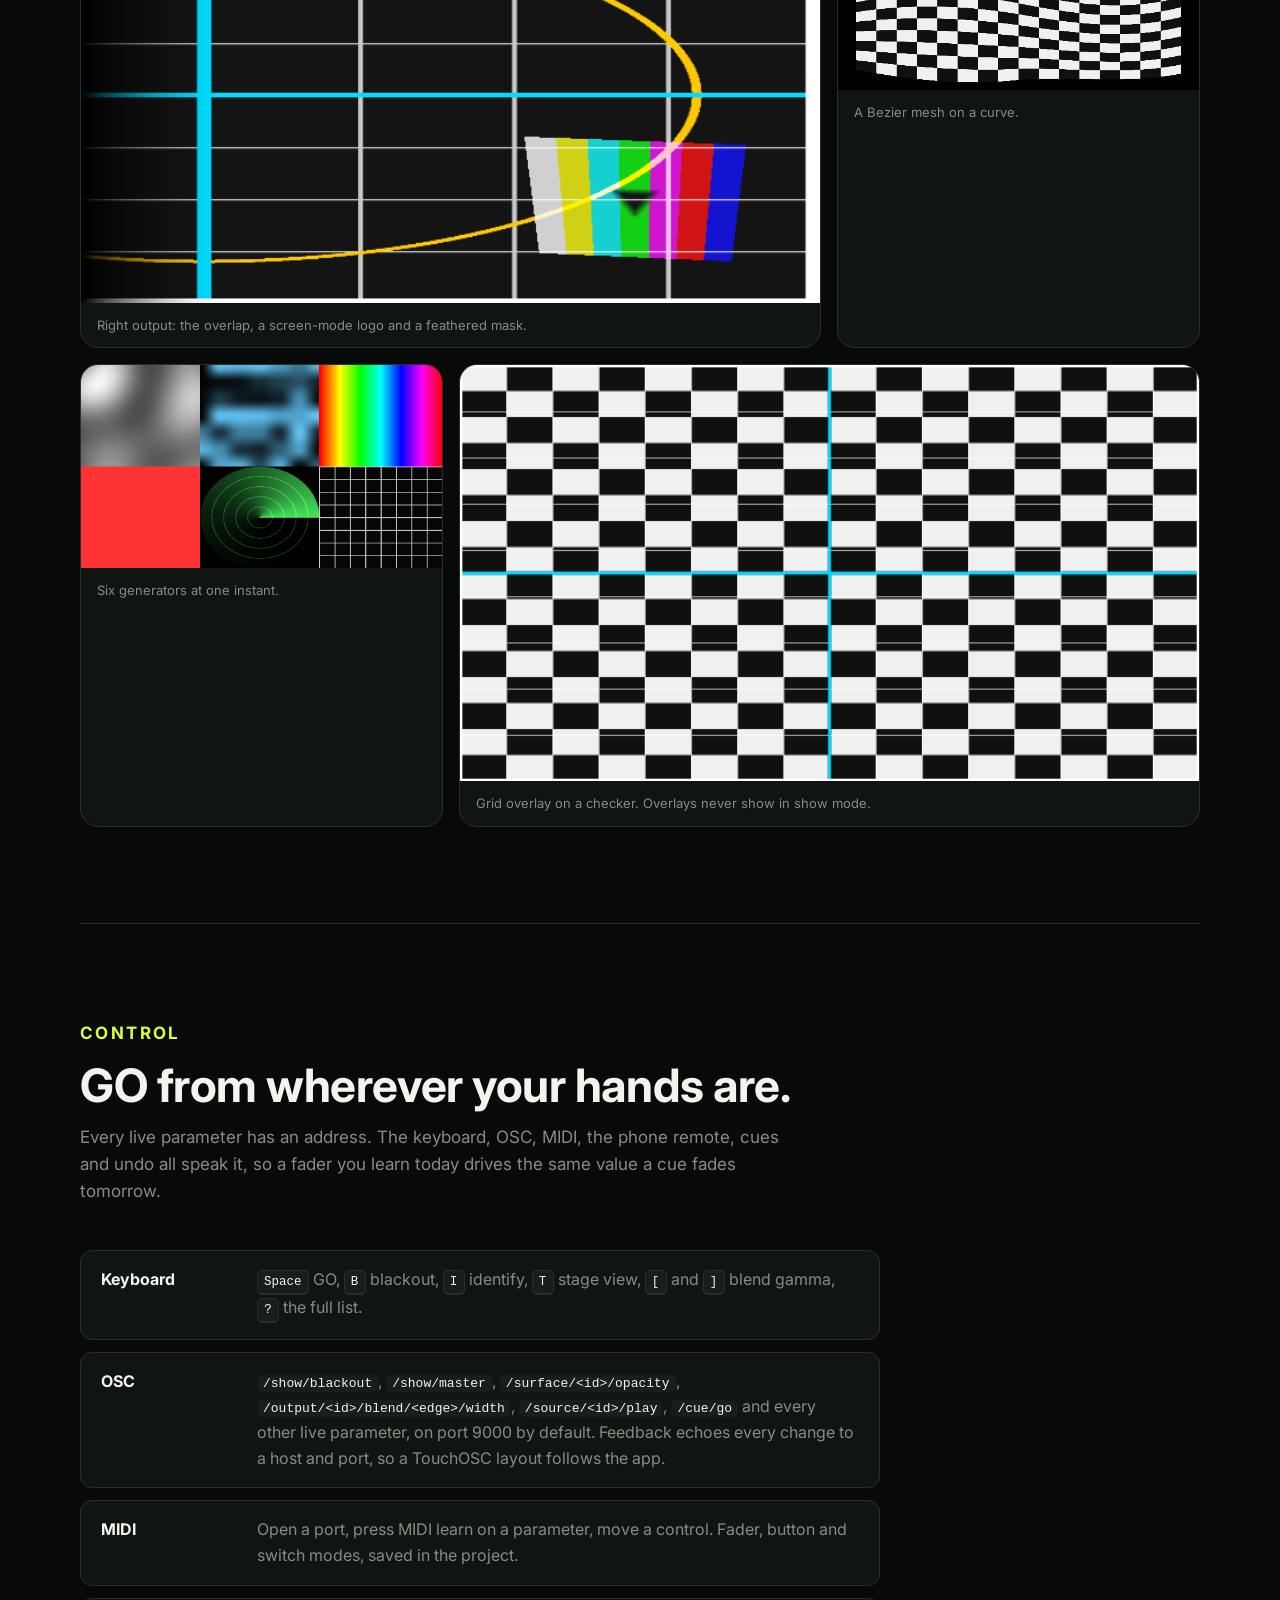
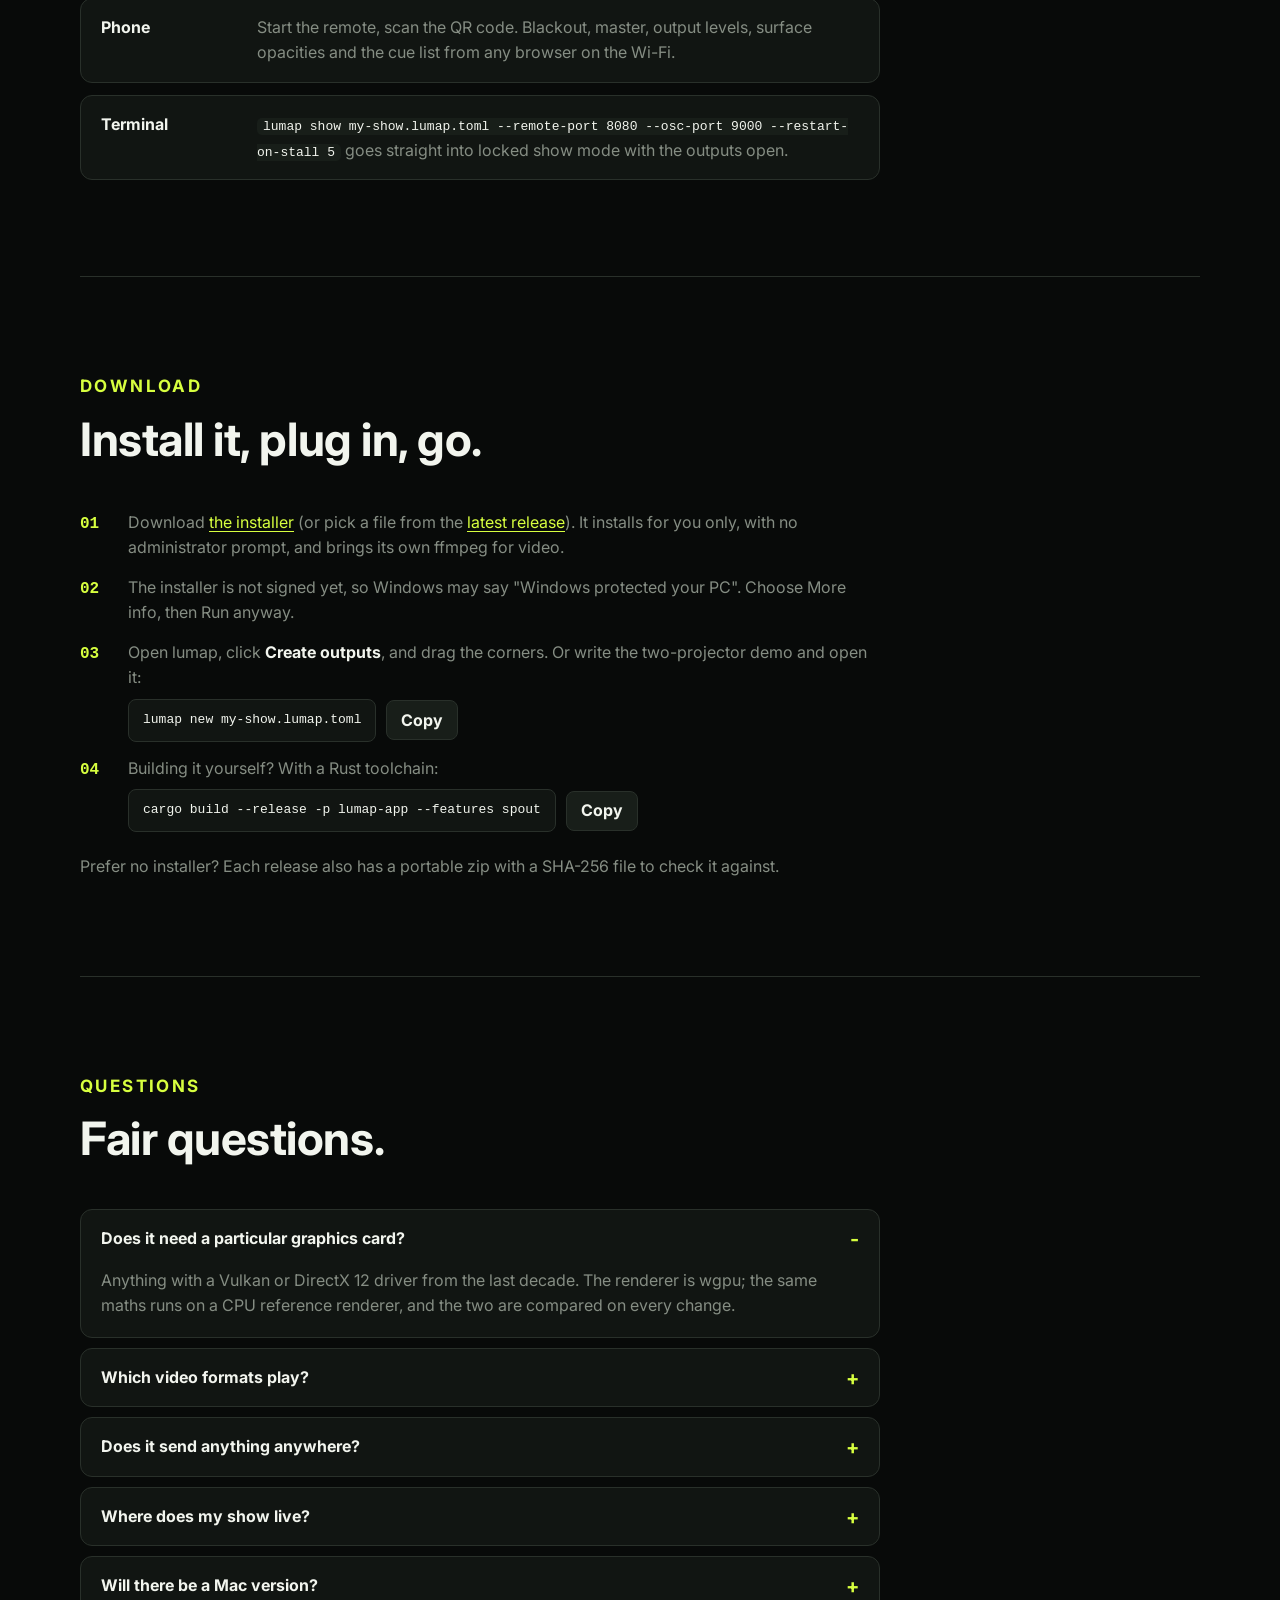
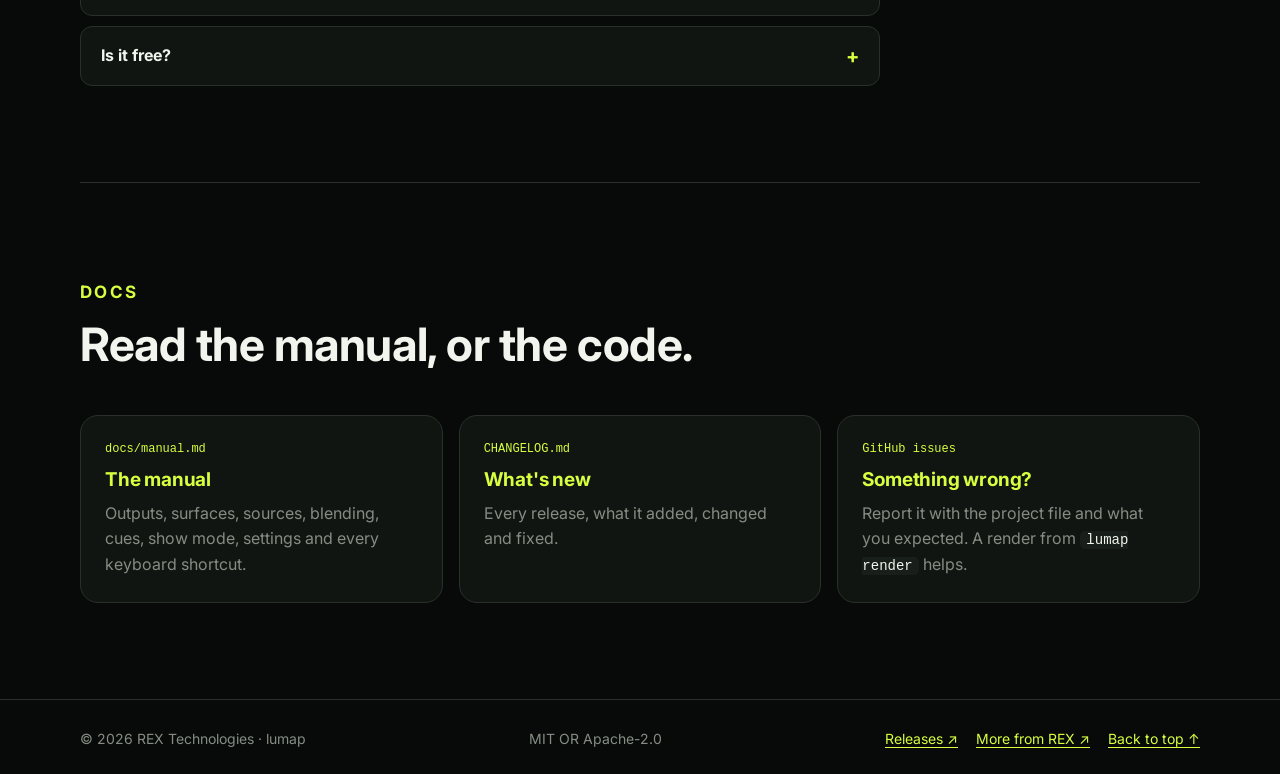
==== commit 8f529fdf: "commit WIP" ====
--- a/site/index.html
+++ b/site/index.html
@@ -11,7 +11,7 @@
   <meta property="og:description" content="Plug in the projectors, click Create outputs, drag the corners on the wall. Geometry proved against a reference renderer, cues from anything, a locked show mode. By REX Technologies.">
   <meta property="og:type" content="website">
   <meta property="og:url" content="https://tochi-mba.github.io/lumap/">
-  <meta property="og:image" content="https://tochi-mba.github.io/lumap/images/left.png">
+  <meta property="og:image" content="https://tochi-mba.github.io/lumap/images/editor.png">
   <meta name="twitter:card" content="summary_large_image">
   <link rel="canonical" href="https://tochi-mba.github.io/lumap/">
   <link rel="icon" href="favicon.svg" type="image/svg+xml">
@@ -64,8 +64,8 @@
         <p class="unsupported" id="unsupported">lumap runs on Windows today. macOS and Linux builds are on the way; star the repository to hear when they land. The Windows installer and the portable zip are on the releases page.</p>
       </div>
       <figure class="frame">
-        <img src="images/left.png" width="1920" height="1080" alt="The left output of the two-projector demo: a looping video warped onto the wall, with a feathered blend on its right edge where the second projector overlaps." loading="eager">
-        <figcaption>Left output of the demo. The right edge fades into the second projector's overlap, blended in linear light.</figcaption>
+        <img src="images/editor.png" width="1400" height="860" alt="The lumap editor on the two-projector demo: outputs and surfaces on the left, the canvas in the middle, the show inspector on the right and the cue list along the bottom." loading="eager">
+        <figcaption>The editor on the two-projector demo: outputs, surfaces and sources on the left, the canvas, the inspector, cues along the bottom.</figcaption>
       </figure>
     </section>
 
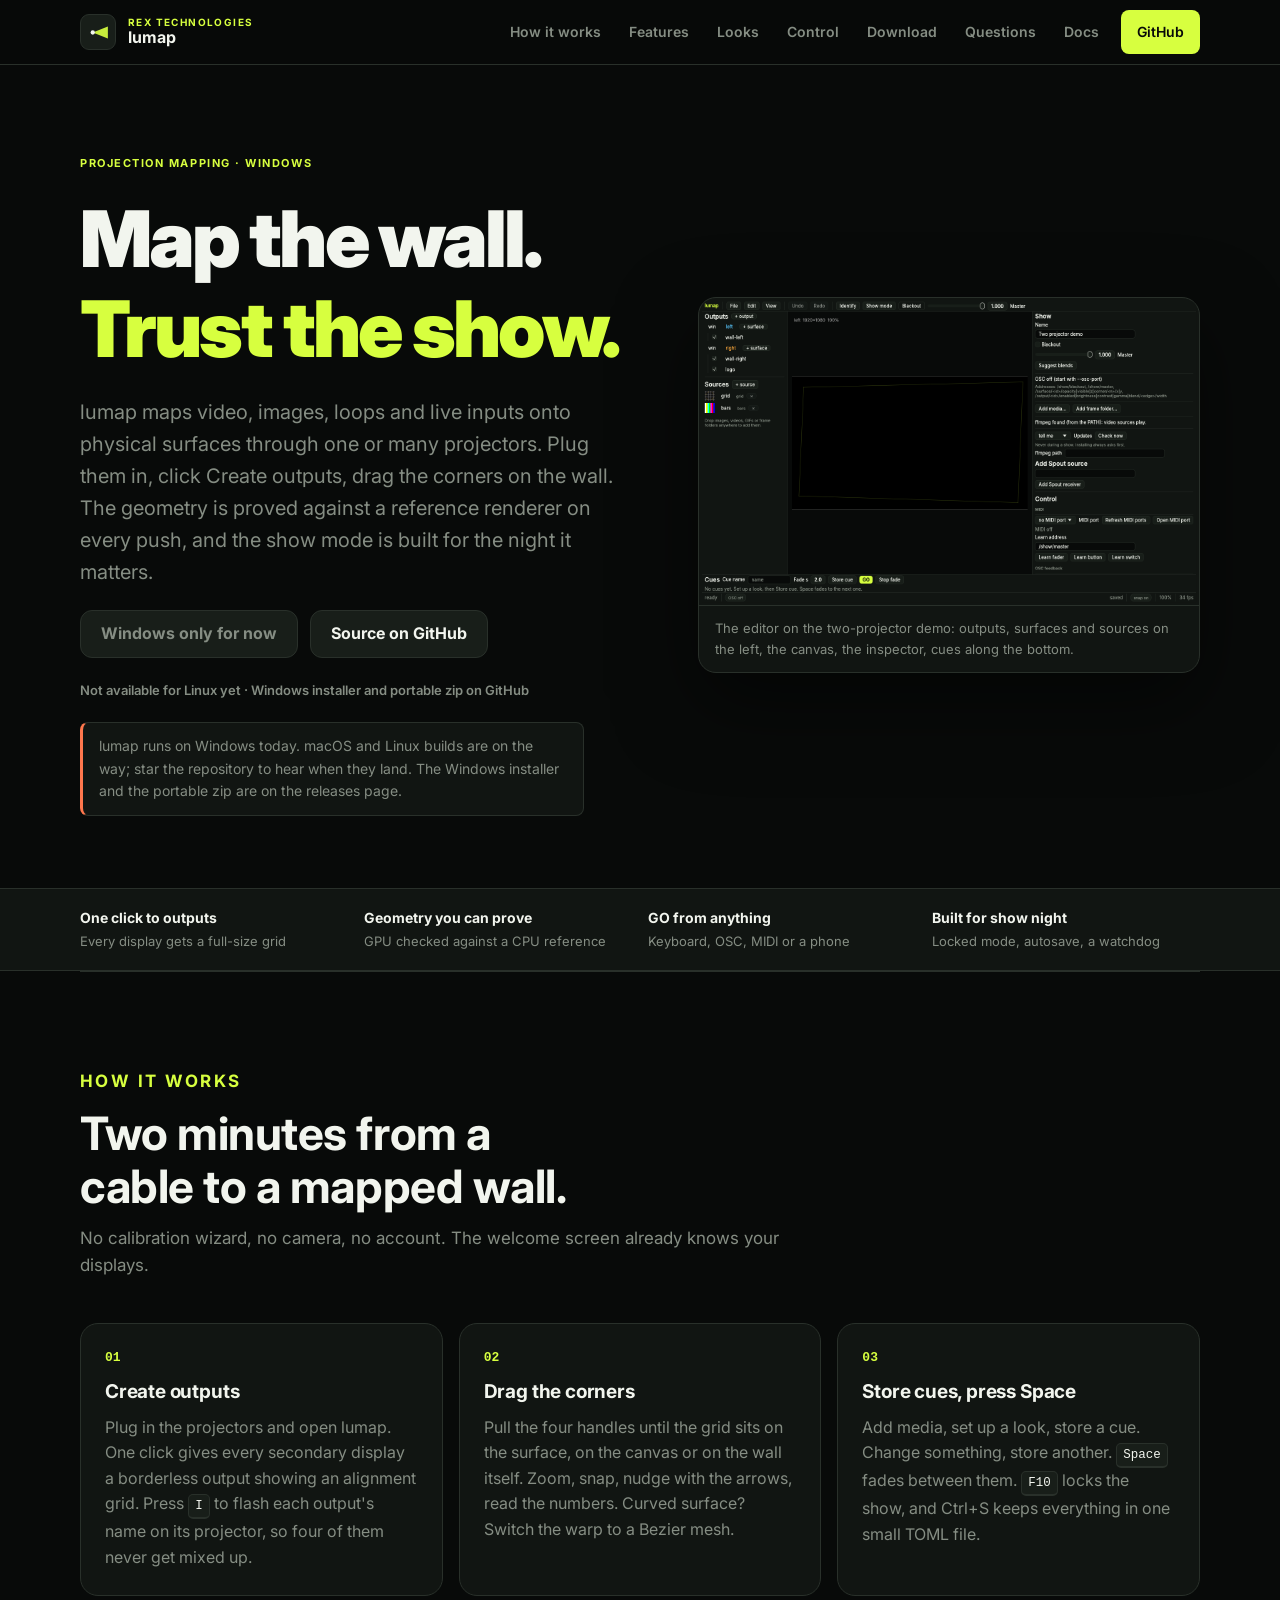
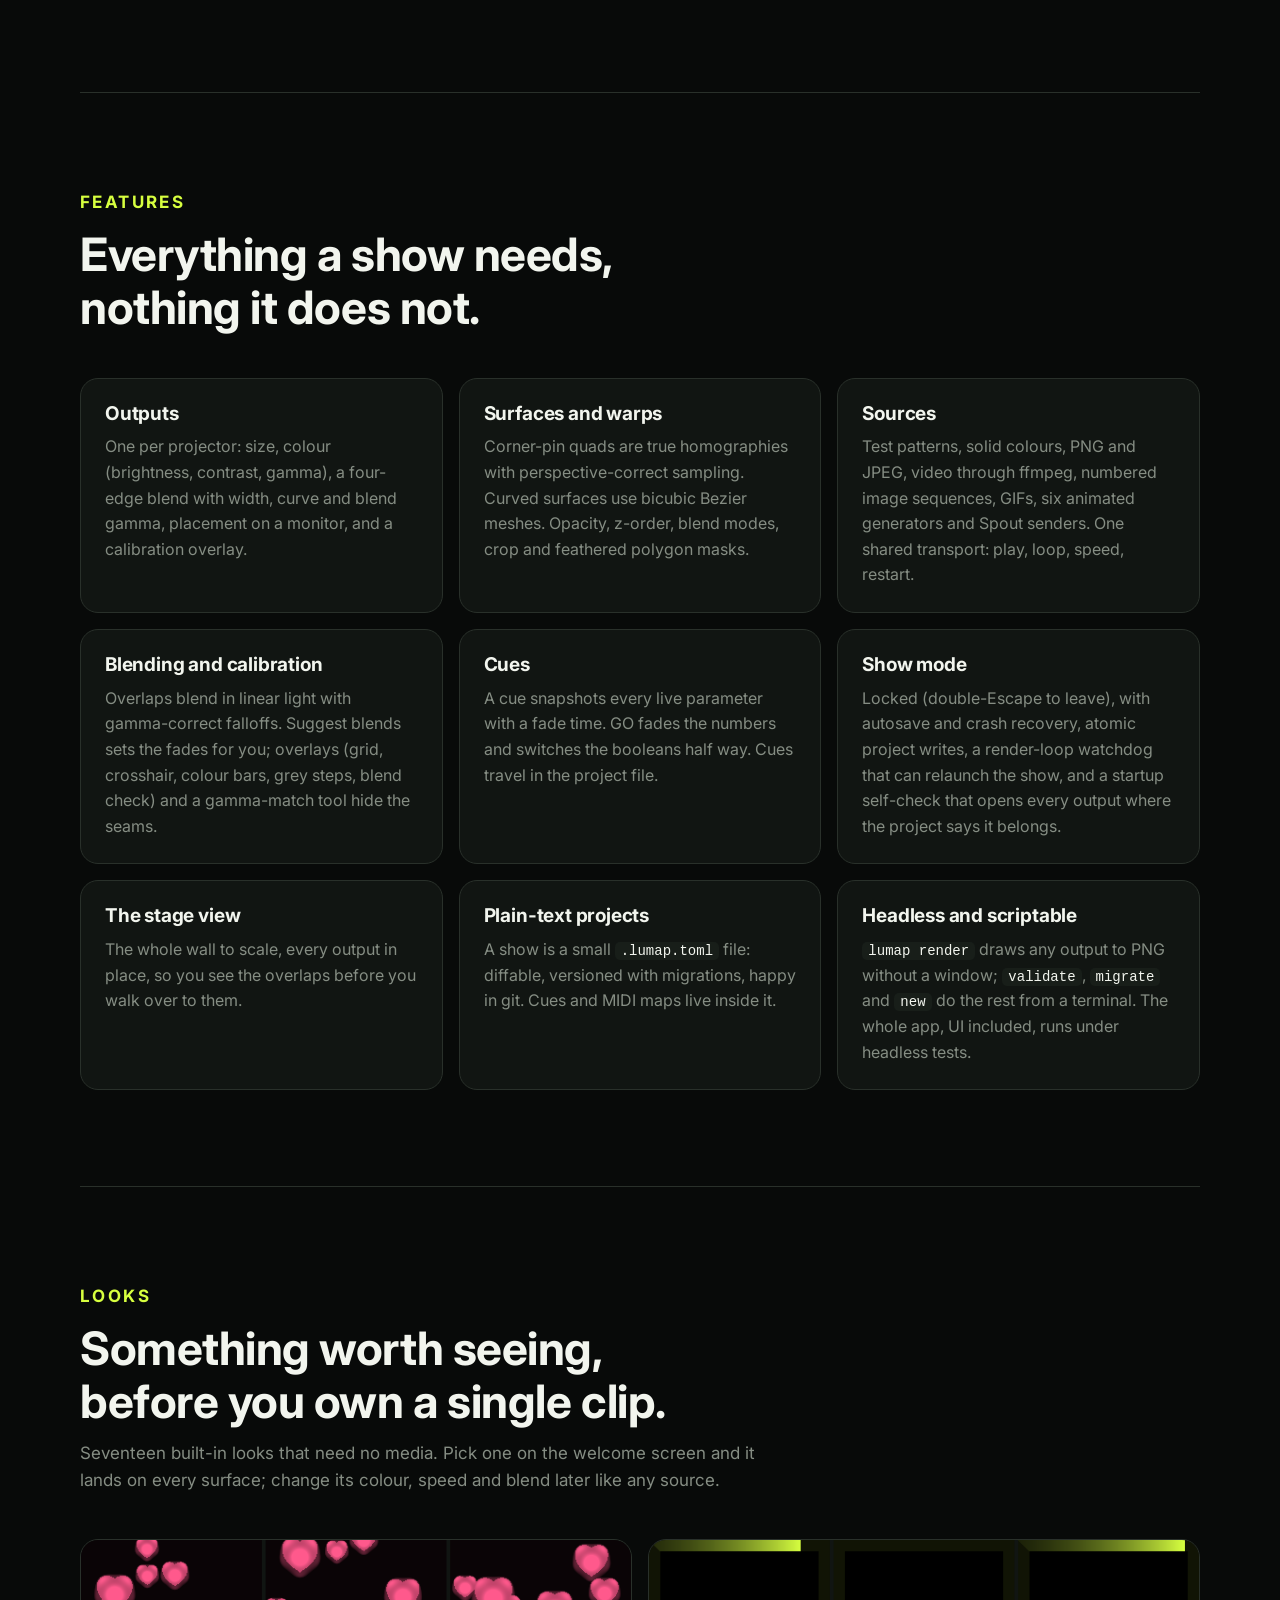
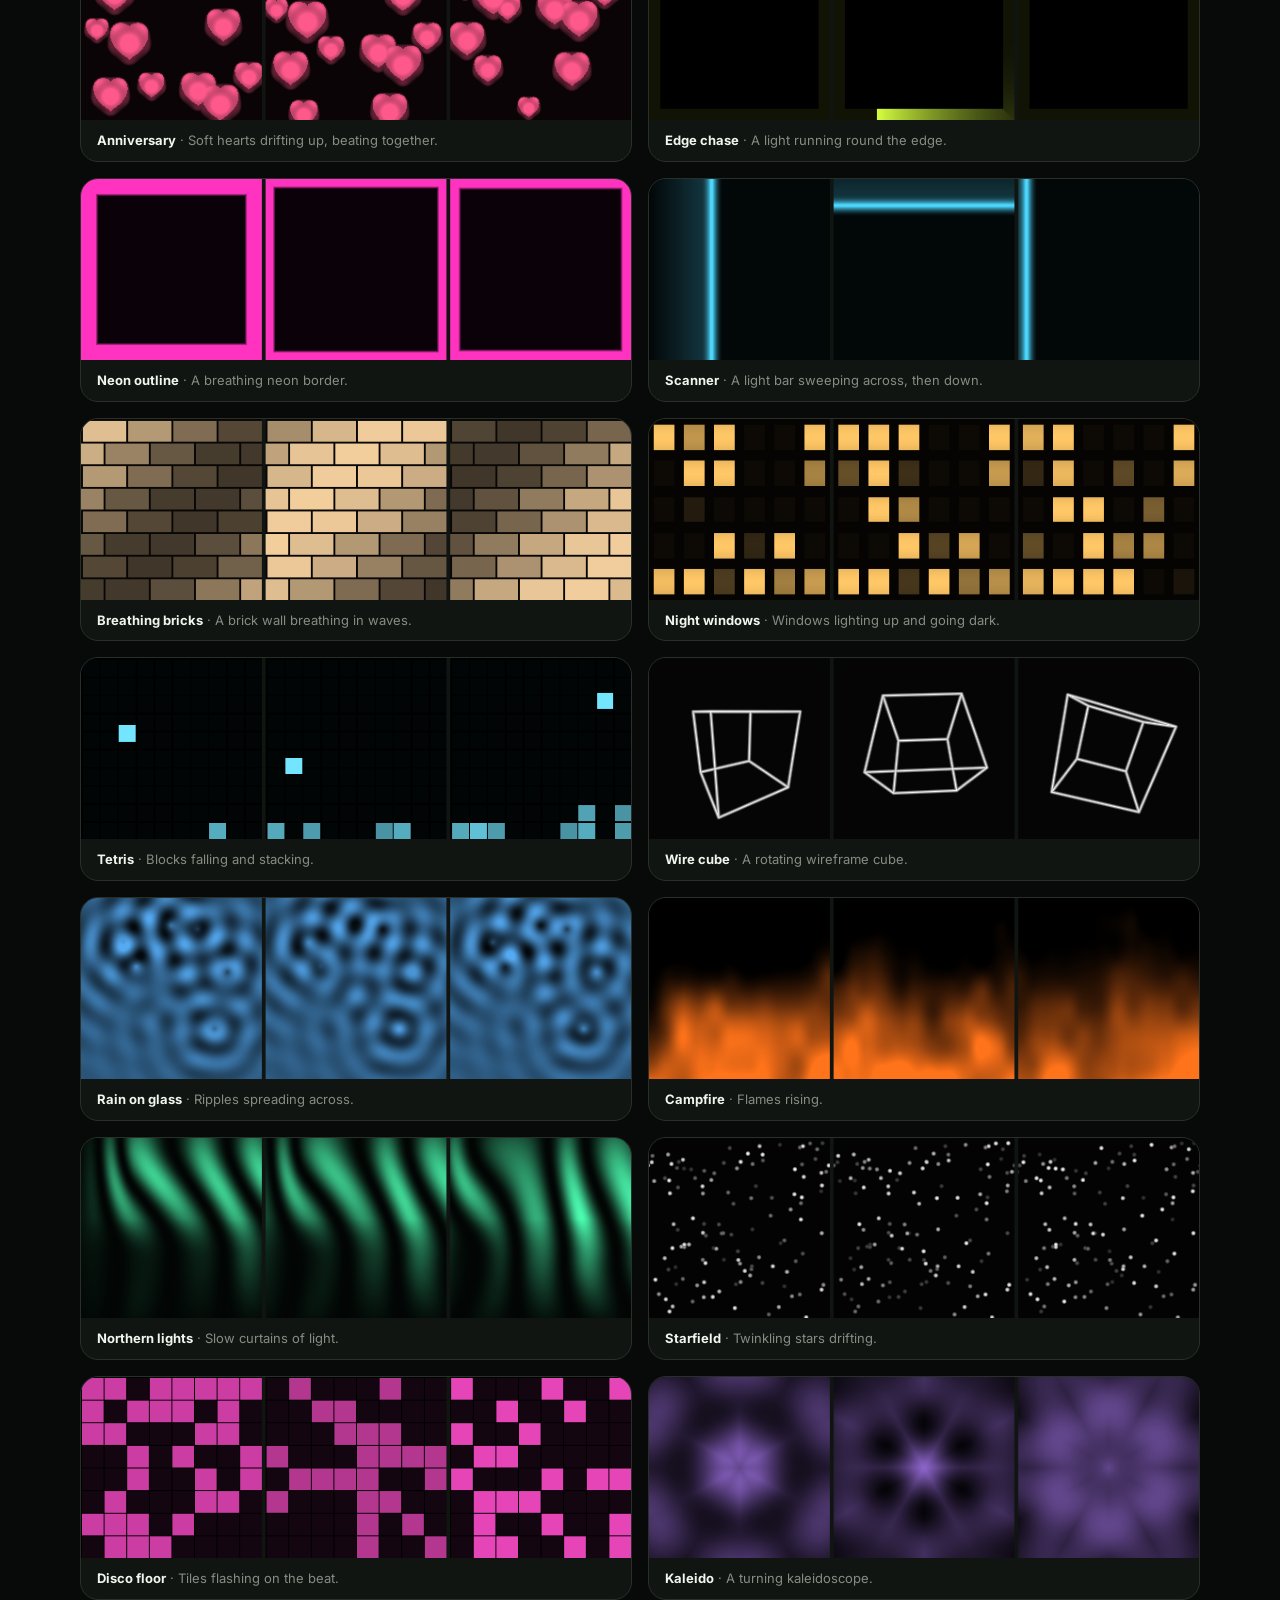
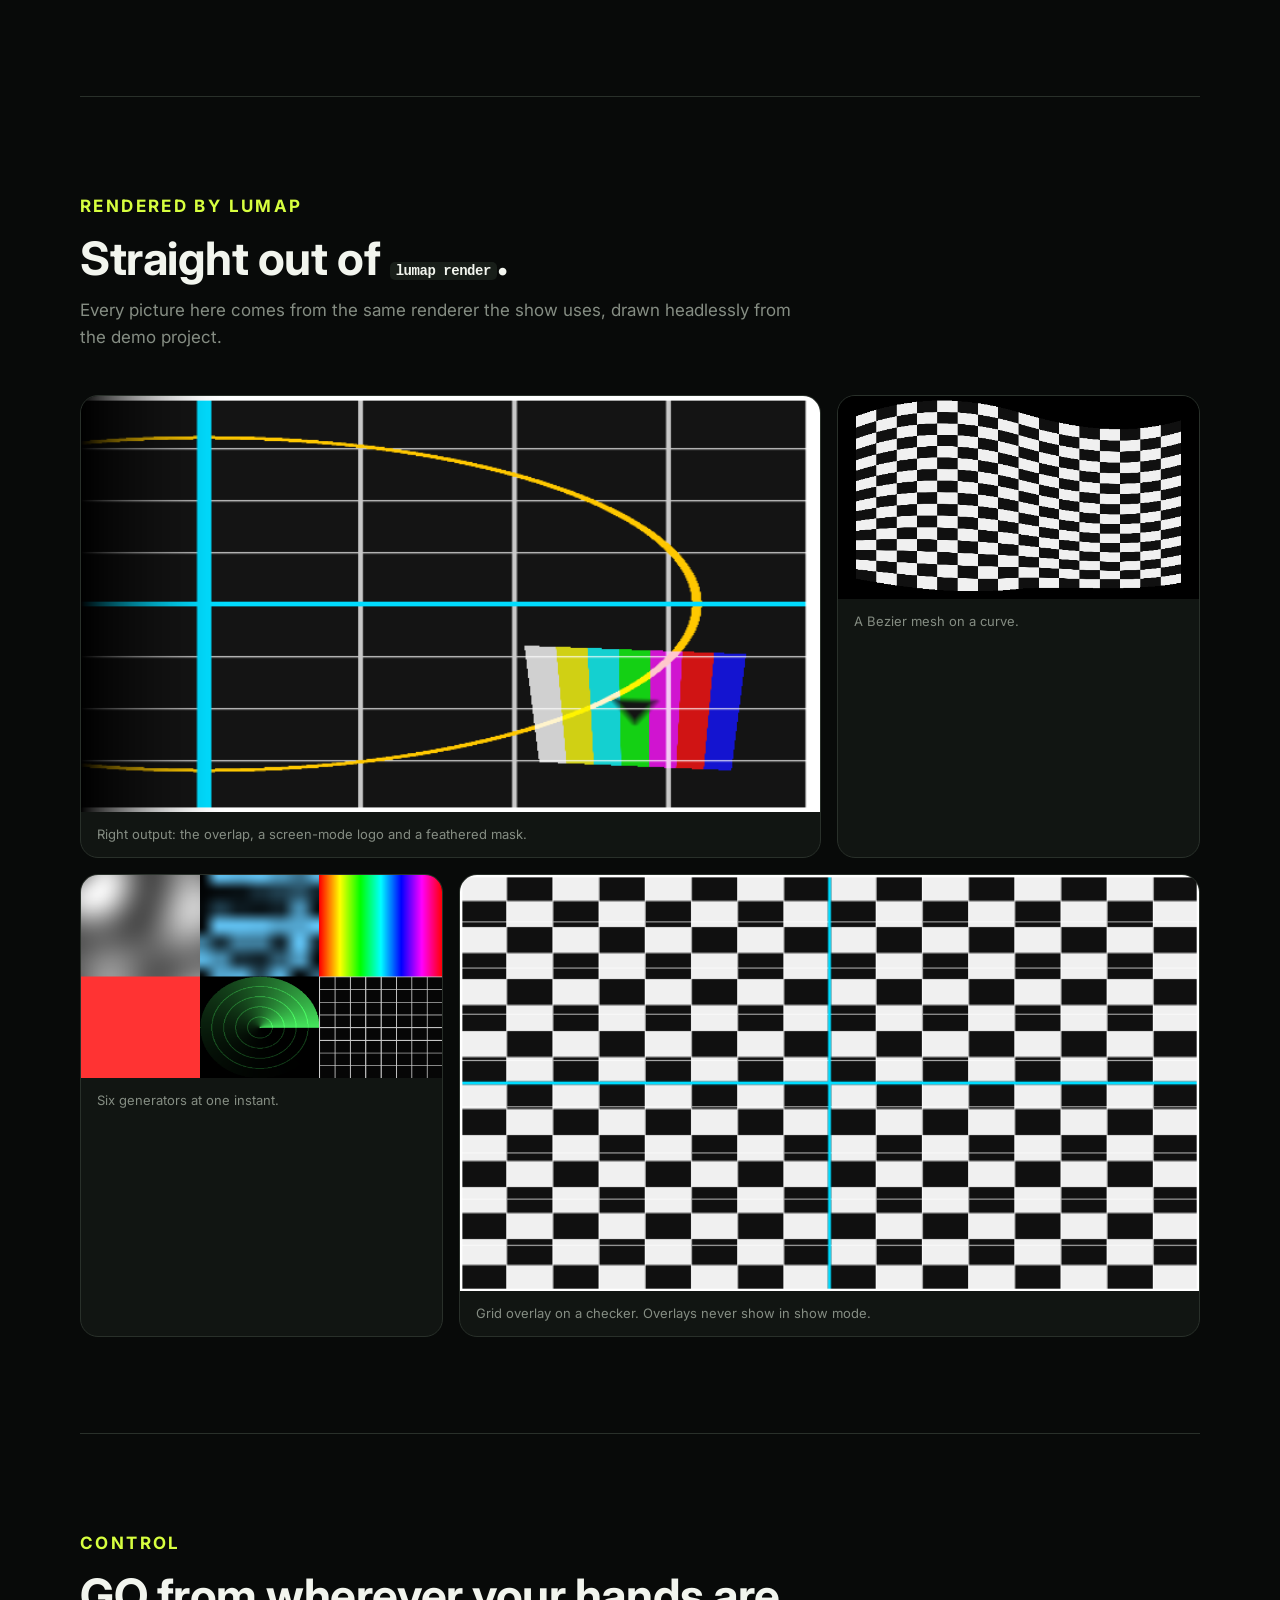
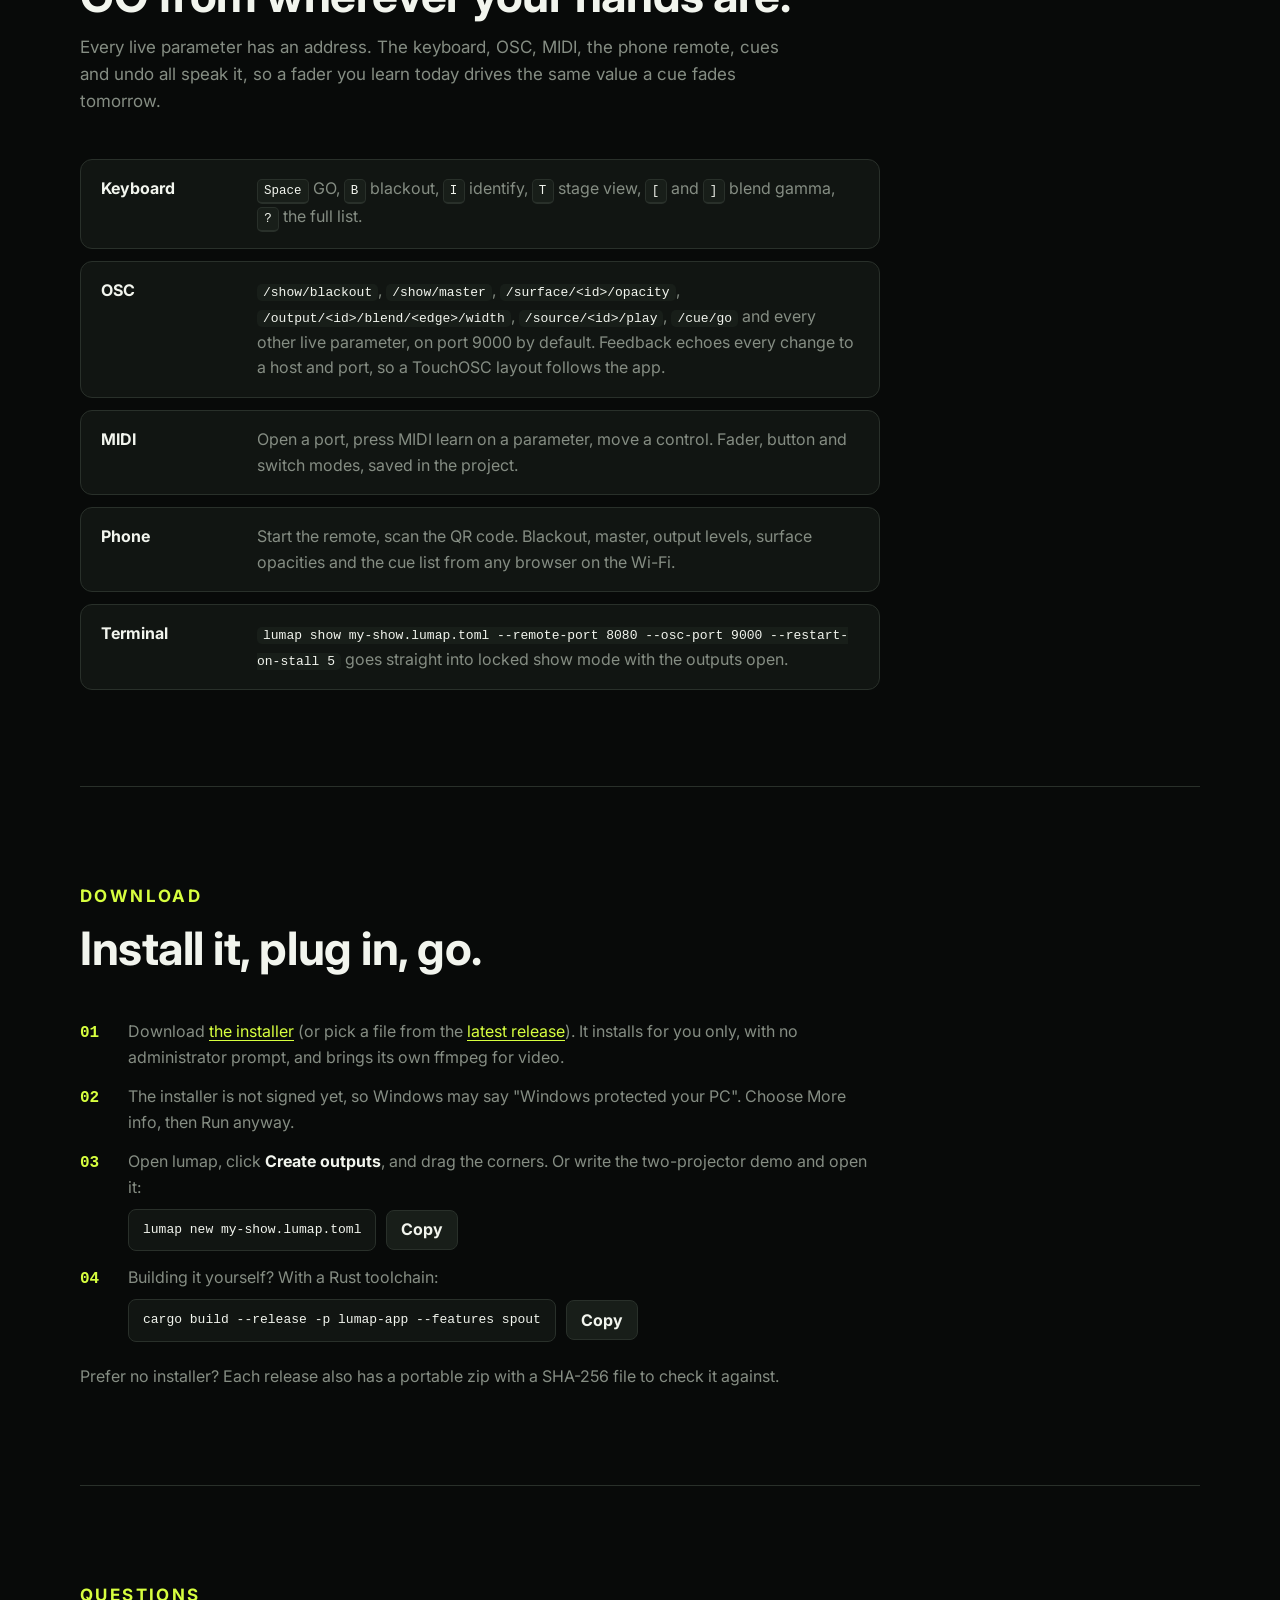
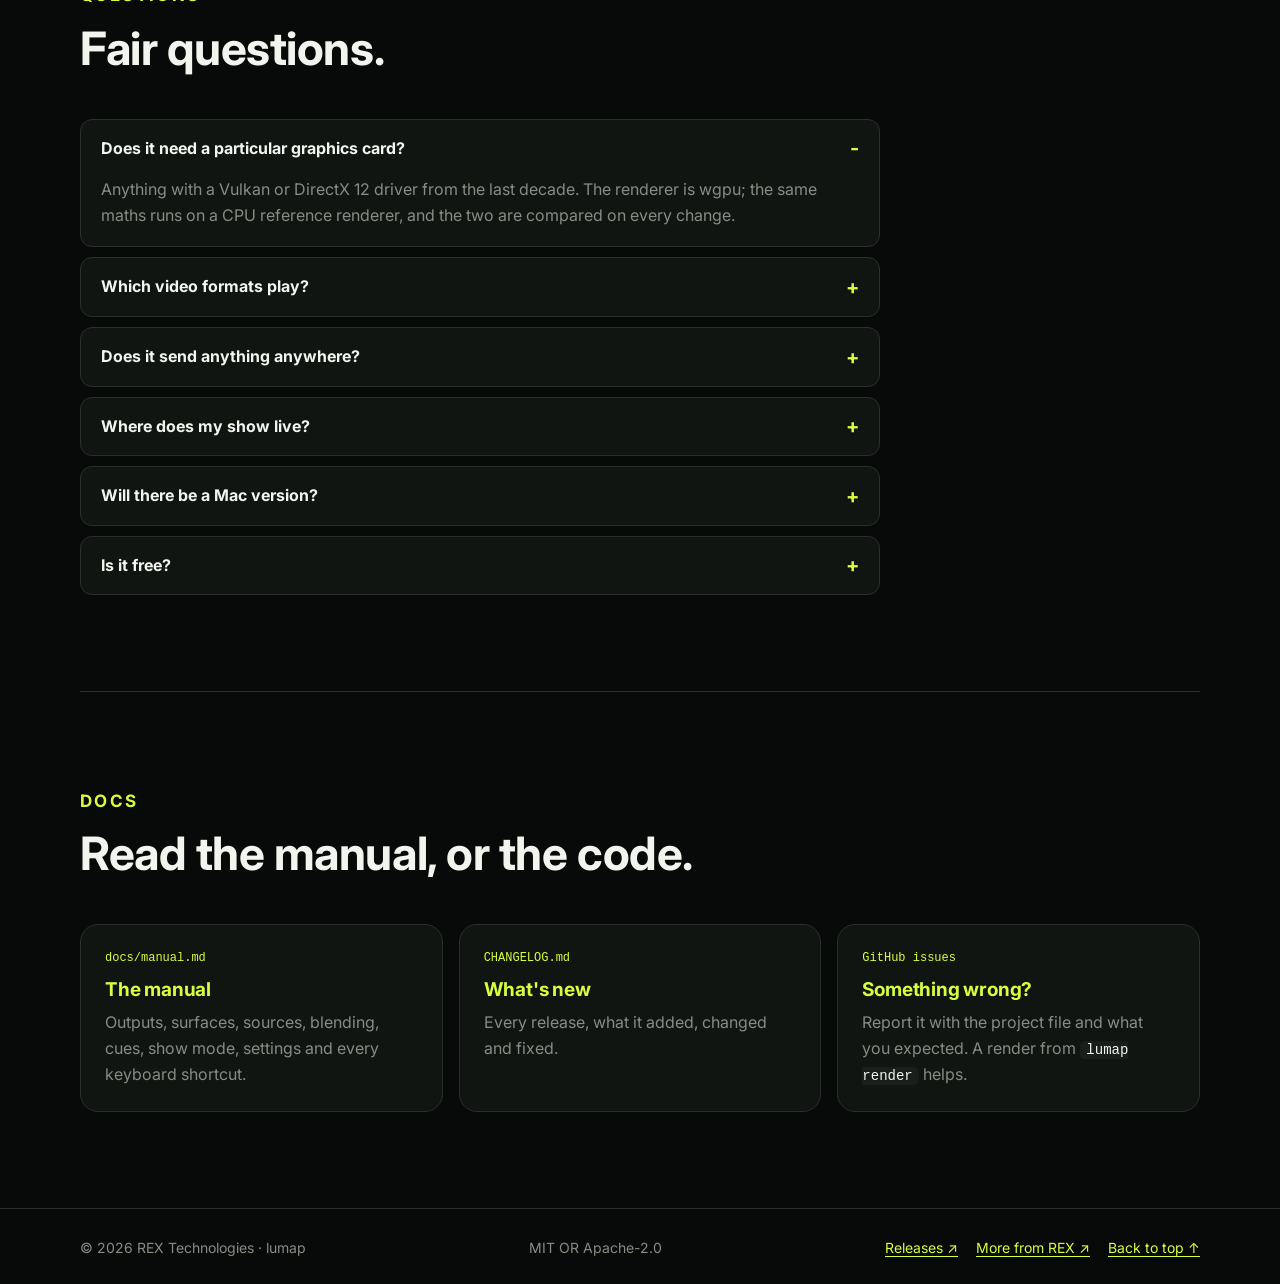
==== commit f69b4b5f: "lumap: built-in looks, fourteen new generators, and an Anniversary look with hearts Seventeen ready-" ====
--- a/site/index.html
+++ b/site/index.html
@@ -41,6 +41,7 @@
       <nav id="site-nav" class="site-nav" aria-label="Primary navigation">
         <a href="#how">How it works</a>
         <a href="#features">Features</a>
+        <a href="#looks">Looks</a>
         <a href="#control">Control</a>
         <a href="#install">Download</a>
         <a href="#faq">Questions</a>
@@ -109,6 +110,30 @@
       </div>
     </section>
 
+    <section class="section container" id="looks">
+      <div class="section-heading">
+        <p class="eyebrow signal">Looks</p>
+        <h2>Something worth seeing, before you own a single clip.</h2>
+        <p>Seventeen built-in looks that need no media. Pick one on the welcome screen and it lands on every surface; change its colour, speed and blend later like any source.</p>
+      </div>
+      <div class="looks-grid">
+        <figure><img src="images/looks/hearts.png" width="584" height="192" alt="Anniversary: soft hearts drifting up, beating together, shown at three moments." loading="lazy"><figcaption><strong>Anniversary</strong> · Soft hearts drifting up, beating together.</figcaption></figure>
+        <figure><img src="images/looks/edge-chase.png" width="584" height="192" alt="Edge chase: a light running round the edge, shown at three moments." loading="lazy"><figcaption><strong>Edge chase</strong> · A light running round the edge.</figcaption></figure>
+        <figure><img src="images/looks/outline.png" width="584" height="192" alt="Neon outline: a breathing neon border, shown at three moments." loading="lazy"><figcaption><strong>Neon outline</strong> · A breathing neon border.</figcaption></figure>
+        <figure><img src="images/looks/scan.png" width="584" height="192" alt="Scanner: a light bar sweeping across, then down, shown at three moments." loading="lazy"><figcaption><strong>Scanner</strong> · A light bar sweeping across, then down.</figcaption></figure>
+        <figure><img src="images/looks/bricks.png" width="584" height="192" alt="Breathing bricks: a brick wall breathing in waves, shown at three moments." loading="lazy"><figcaption><strong>Breathing bricks</strong> · A brick wall breathing in waves.</figcaption></figure>
+        <figure><img src="images/looks/windows.png" width="584" height="192" alt="Night windows: windows lighting up and going dark, shown at three moments." loading="lazy"><figcaption><strong>Night windows</strong> · Windows lighting up and going dark.</figcaption></figure>
+        <figure><img src="images/looks/blocks.png" width="584" height="192" alt="Tetris: blocks falling and stacking, shown at three moments." loading="lazy"><figcaption><strong>Tetris</strong> · Blocks falling and stacking.</figcaption></figure>
+        <figure><img src="images/looks/wireframe.png" width="584" height="192" alt="Wire cube: a rotating wireframe cube, shown at three moments." loading="lazy"><figcaption><strong>Wire cube</strong> · A rotating wireframe cube.</figcaption></figure>
+        <figure><img src="images/looks/water.png" width="584" height="192" alt="Rain on glass: ripples spreading across, shown at three moments." loading="lazy"><figcaption><strong>Rain on glass</strong> · Ripples spreading across.</figcaption></figure>
+        <figure><img src="images/looks/fire.png" width="584" height="192" alt="Campfire: flames rising, shown at three moments." loading="lazy"><figcaption><strong>Campfire</strong> · Flames rising.</figcaption></figure>
+        <figure><img src="images/looks/aurora.png" width="584" height="192" alt="Northern lights: slow curtains of light, shown at three moments." loading="lazy"><figcaption><strong>Northern lights</strong> · Slow curtains of light.</figcaption></figure>
+        <figure><img src="images/looks/stars.png" width="584" height="192" alt="Starfield: twinkling stars drifting, shown at three moments." loading="lazy"><figcaption><strong>Starfield</strong> · Twinkling stars drifting.</figcaption></figure>
+        <figure><img src="images/looks/disco.png" width="584" height="192" alt="Disco floor: tiles flashing on the beat, shown at three moments." loading="lazy"><figcaption><strong>Disco floor</strong> · Tiles flashing on the beat.</figcaption></figure>
+        <figure><img src="images/looks/kaleidoscope.png" width="584" height="192" alt="Kaleido: a turning kaleidoscope, shown at three moments." loading="lazy"><figcaption><strong>Kaleido</strong> · A turning kaleidoscope.</figcaption></figure>
+      </div>
+    </section>
+
     <section class="section container" id="gallery">
       <div class="section-heading">
         <p class="eyebrow signal">Rendered by lumap</p>
--- a/site/styles.css
+++ b/site/styles.css
@@ -129,6 +129,13 @@
 .gallery figcaption{padding:12px 16px;font-size:13px;color:var(--muted)}
 .gallery .wide{grid-column:span 2}
 
+/* Built-in looks */
+.looks-grid{display:grid;grid-template-columns:repeat(2,1fr);gap:16px}
+.looks-grid figure{margin:0;background:var(--panel);border:1px solid var(--line);border-radius:var(--radius-l);overflow:hidden}
+.looks-grid img{display:block;width:100%;height:auto;image-rendering:auto}
+.looks-grid figcaption{padding:10px 16px;font-size:13px;color:var(--muted)}
+.looks-grid figcaption strong{color:var(--text)}
+
 /* Ways to control the show */
 .control-list{display:grid;gap:12px;max-width:80ch;margin:0}
 .control-list > div{display:grid;grid-template-columns:140px 1fr;gap:16px;padding:16px 20px;background:var(--panel);border:1px solid var(--line);border-radius:var(--radius-m)}
@@ -184,7 +191,7 @@
   .site-nav a{min-height:46px}
   .nav-github{margin-left:0;justify-content:center}
   .brand-name{font-size:14px}
-  .steps,.feature-grid,.gallery{grid-template-columns:1fr}
+  .steps,.feature-grid,.gallery,.looks-grid{grid-template-columns:1fr}
   .control-list > div{grid-template-columns:1fr;gap:4px}
 }
 @media(max-width:420px){
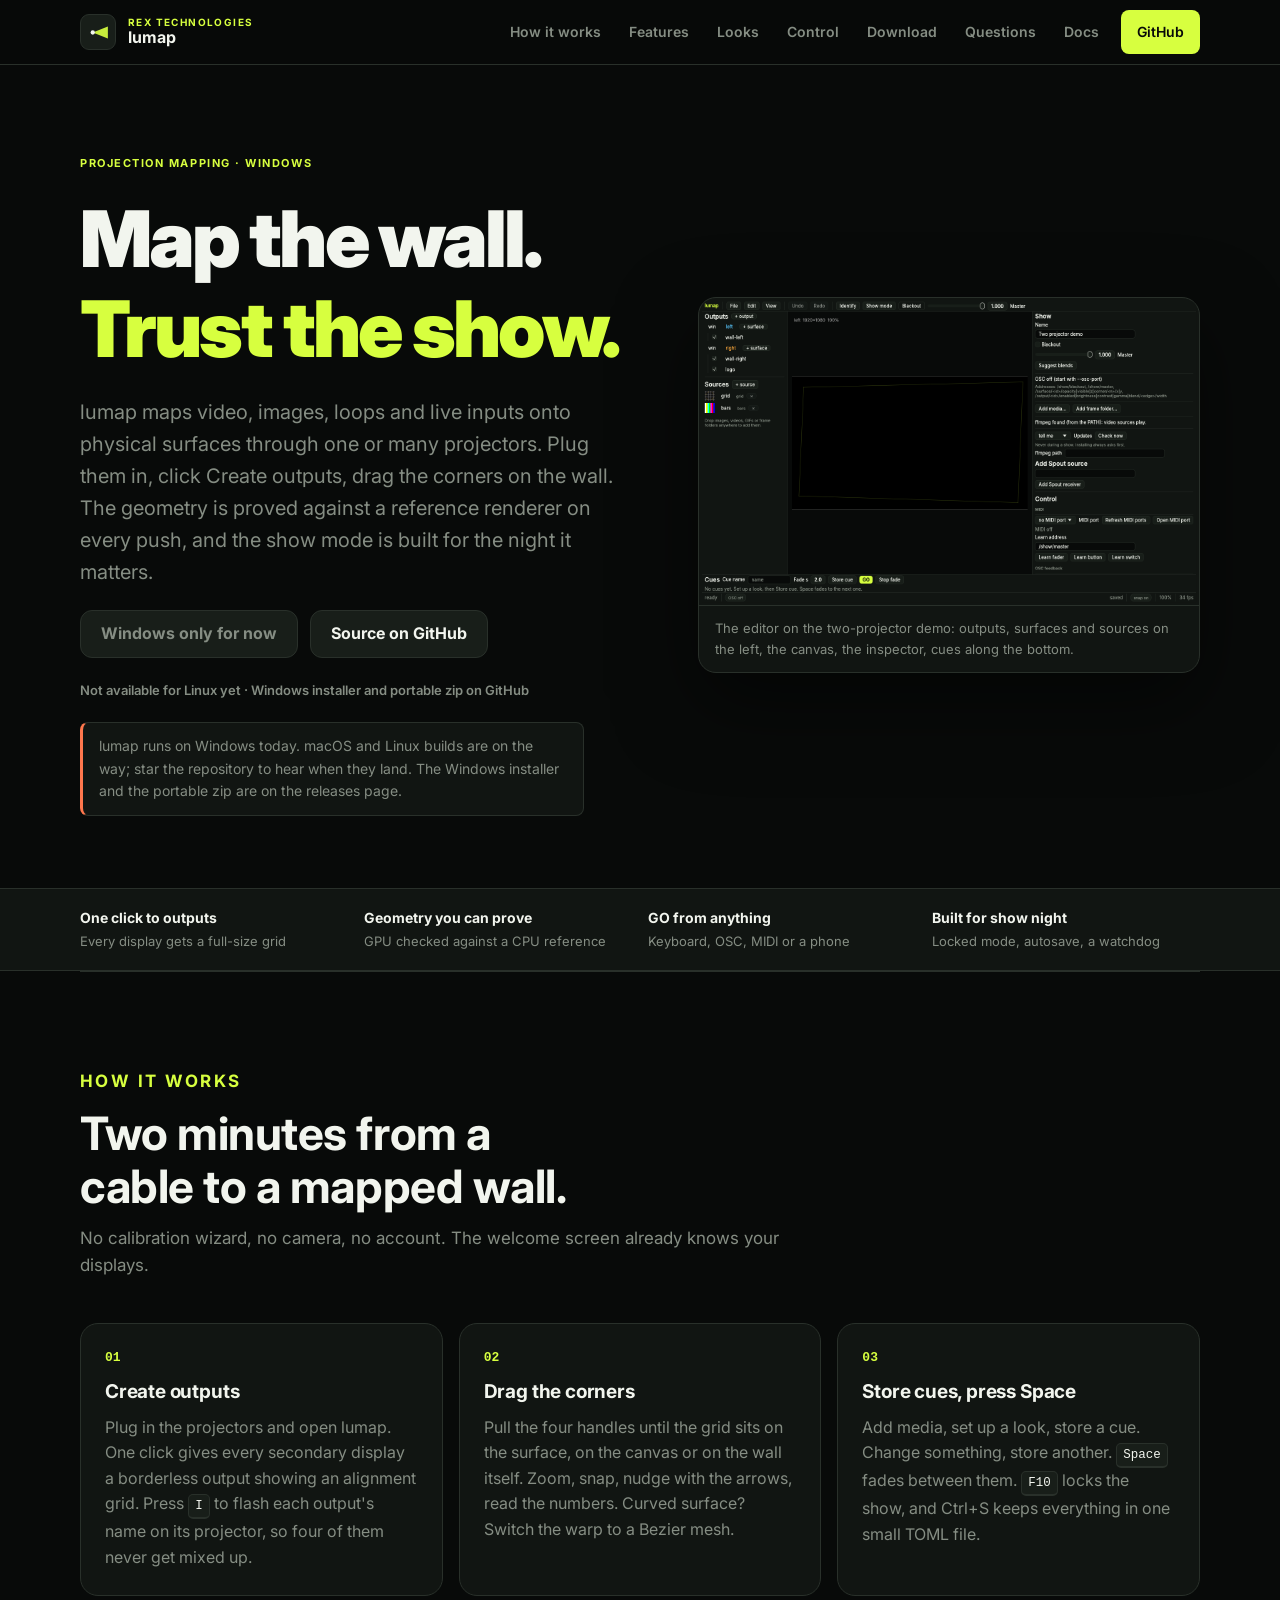
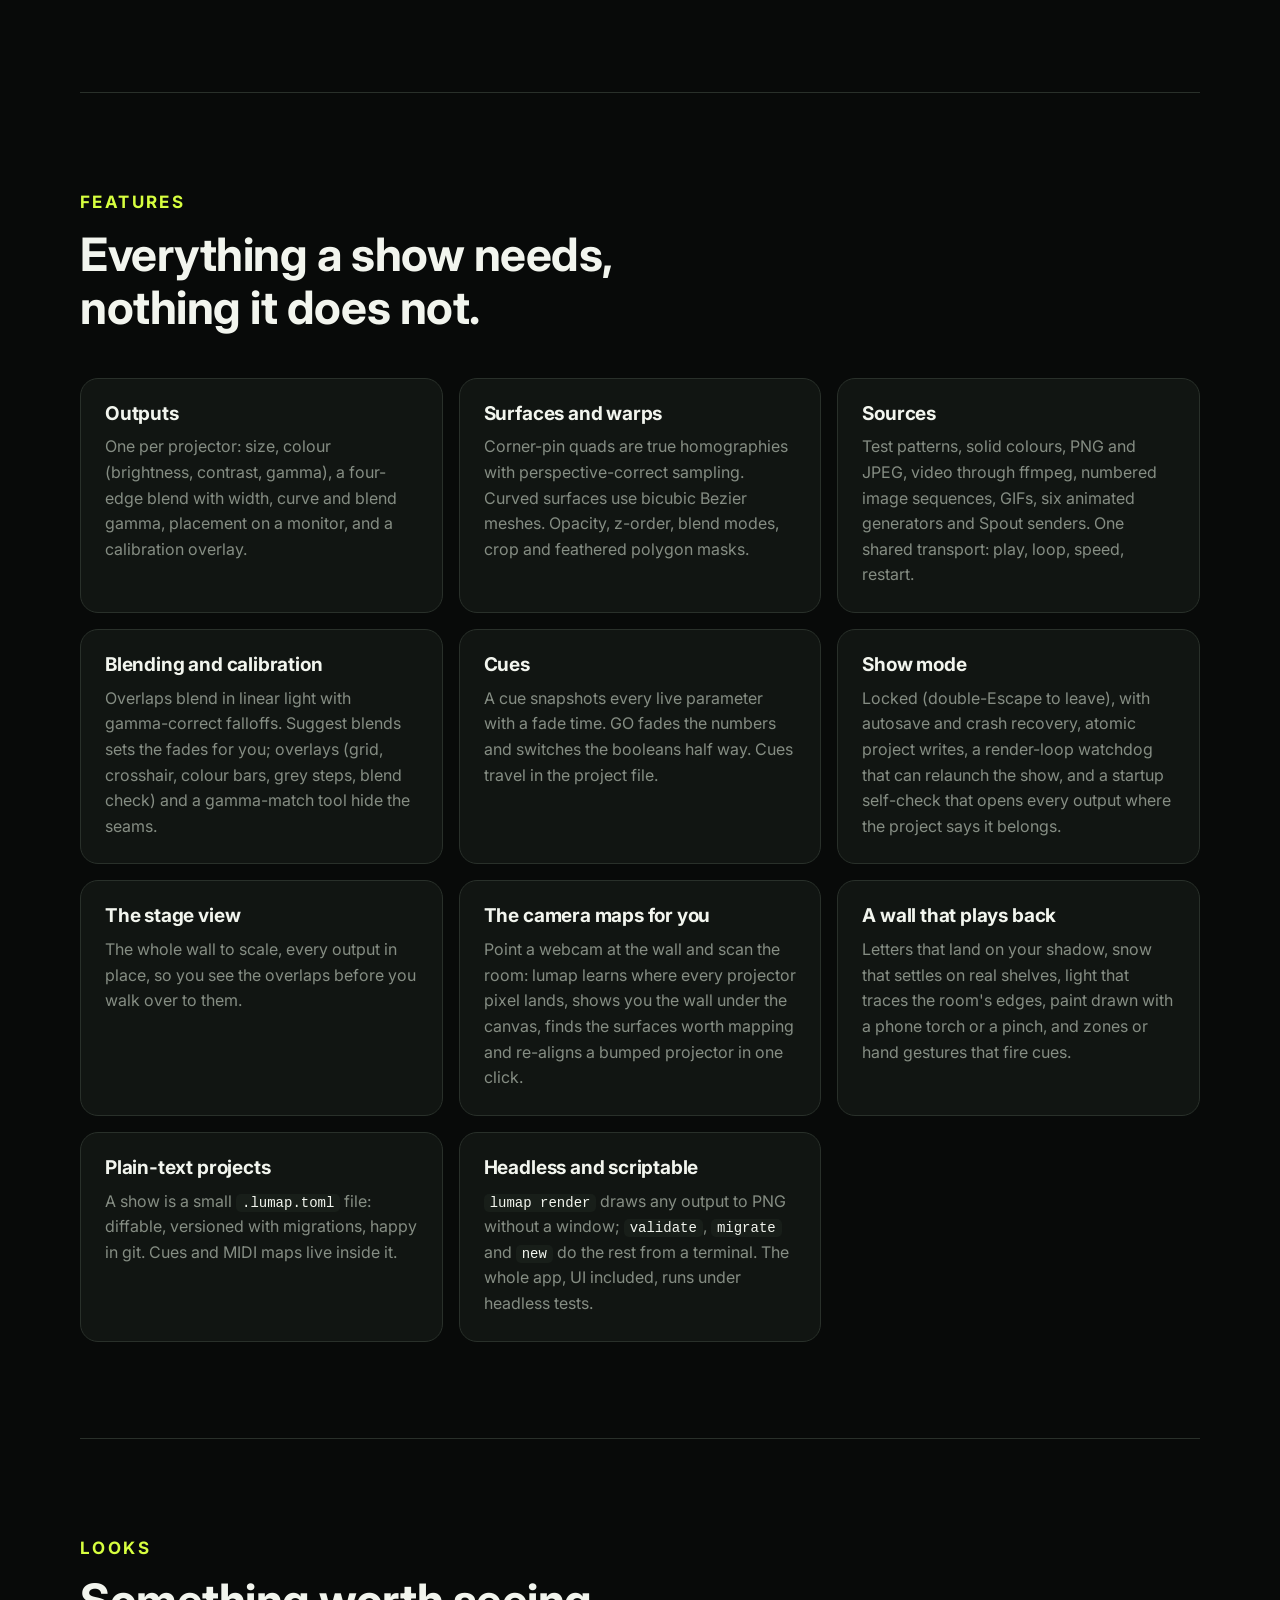
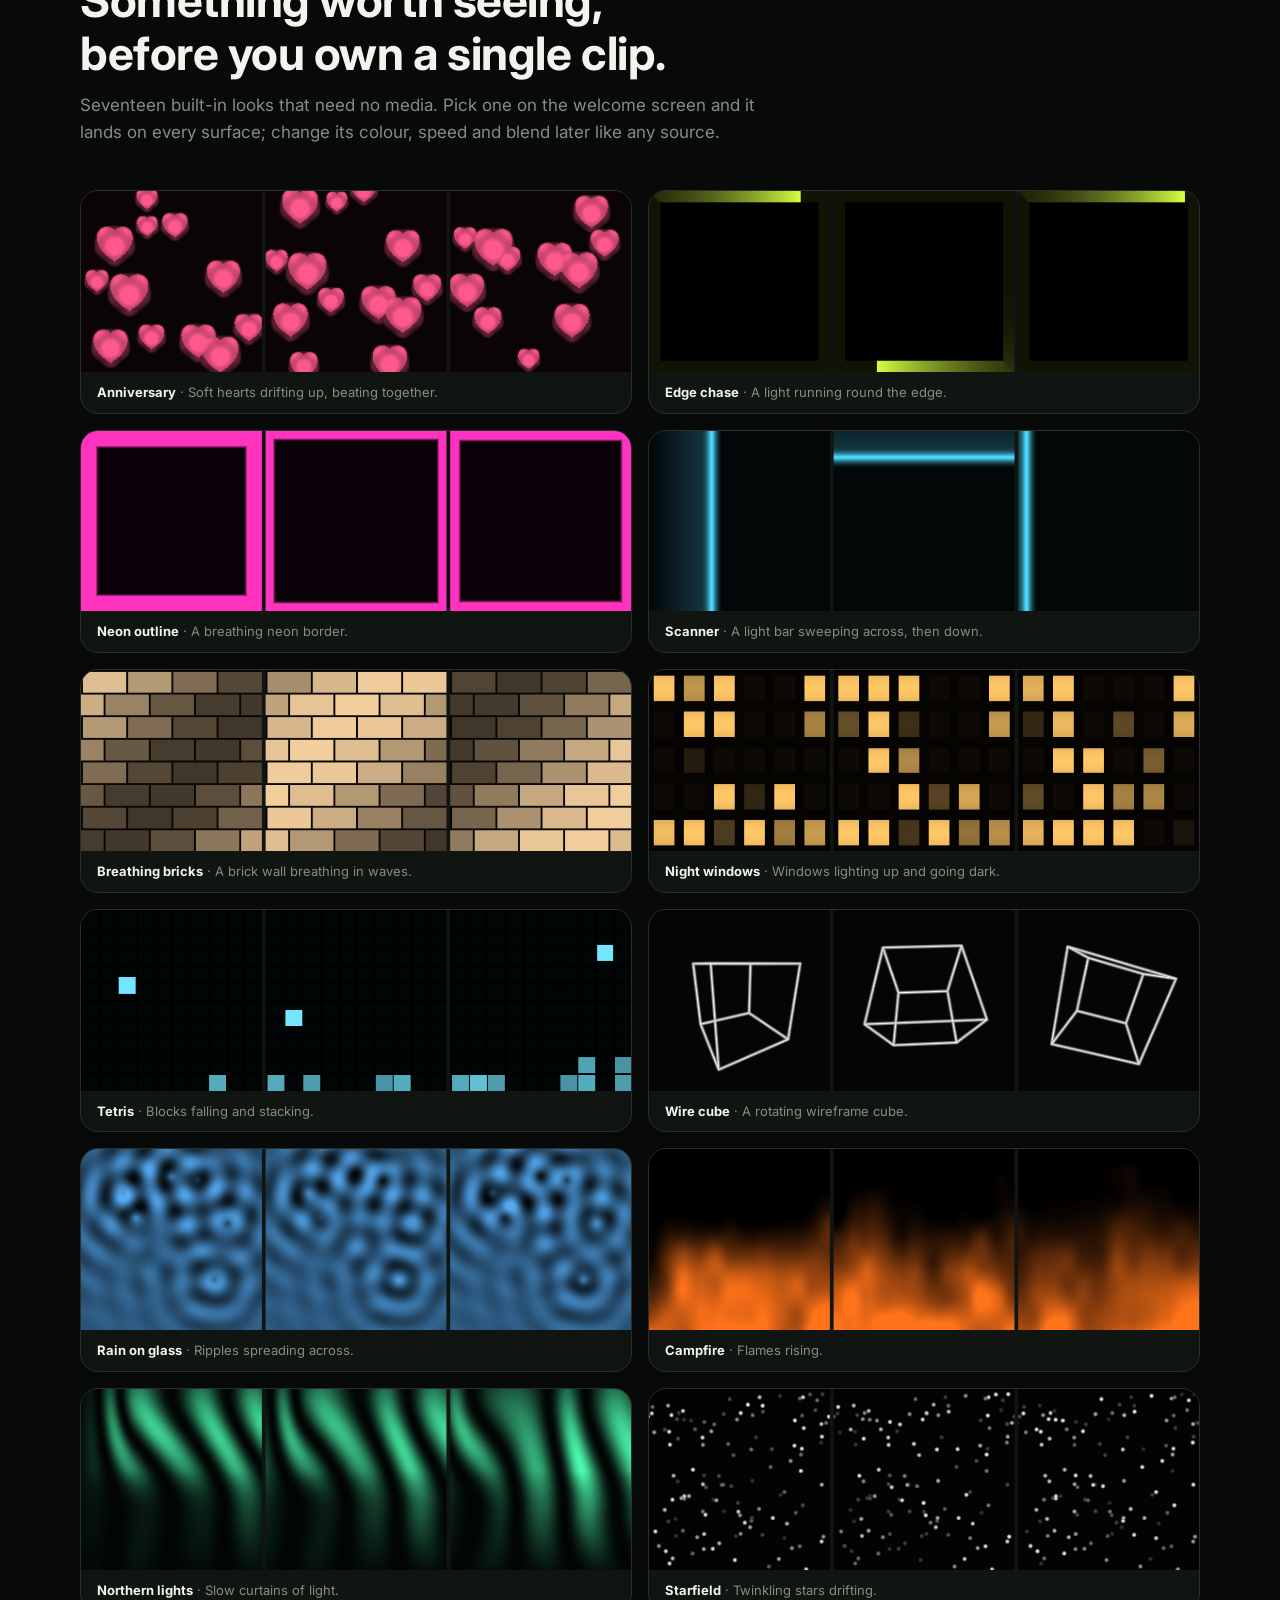
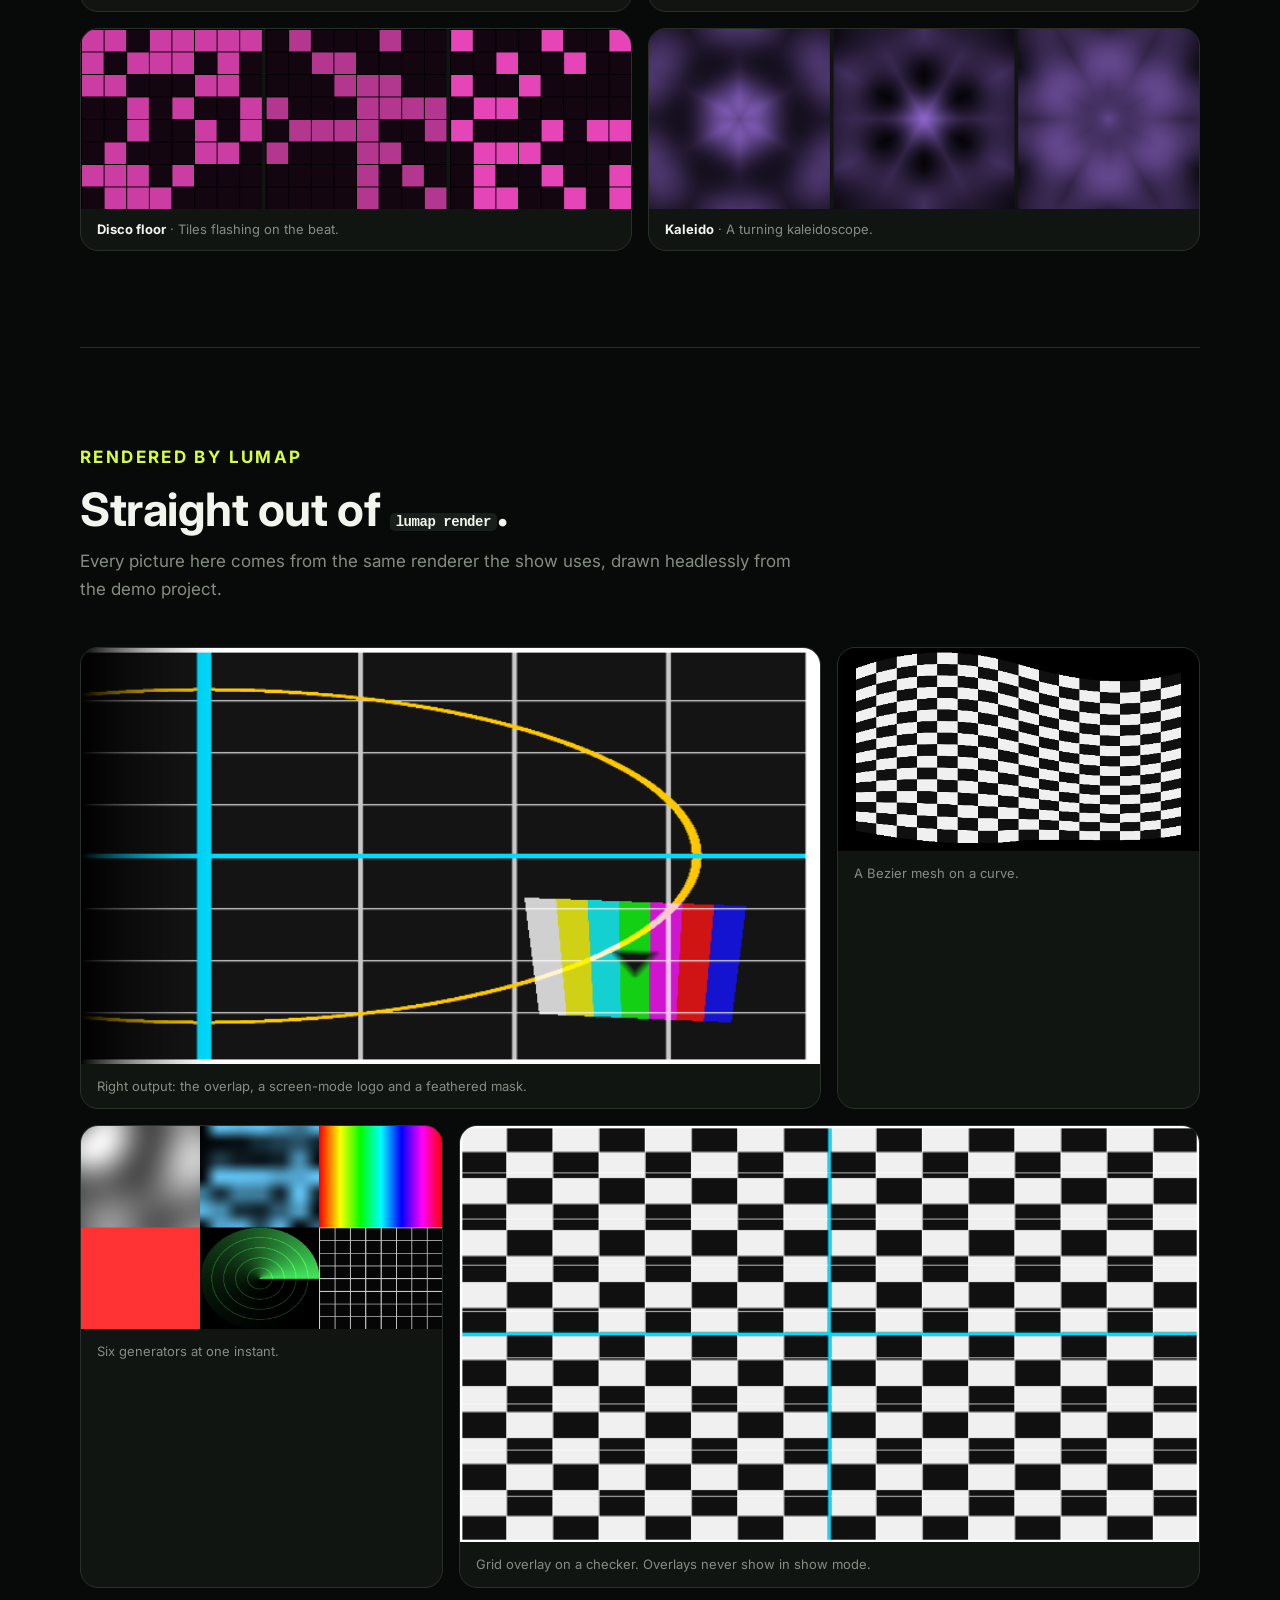
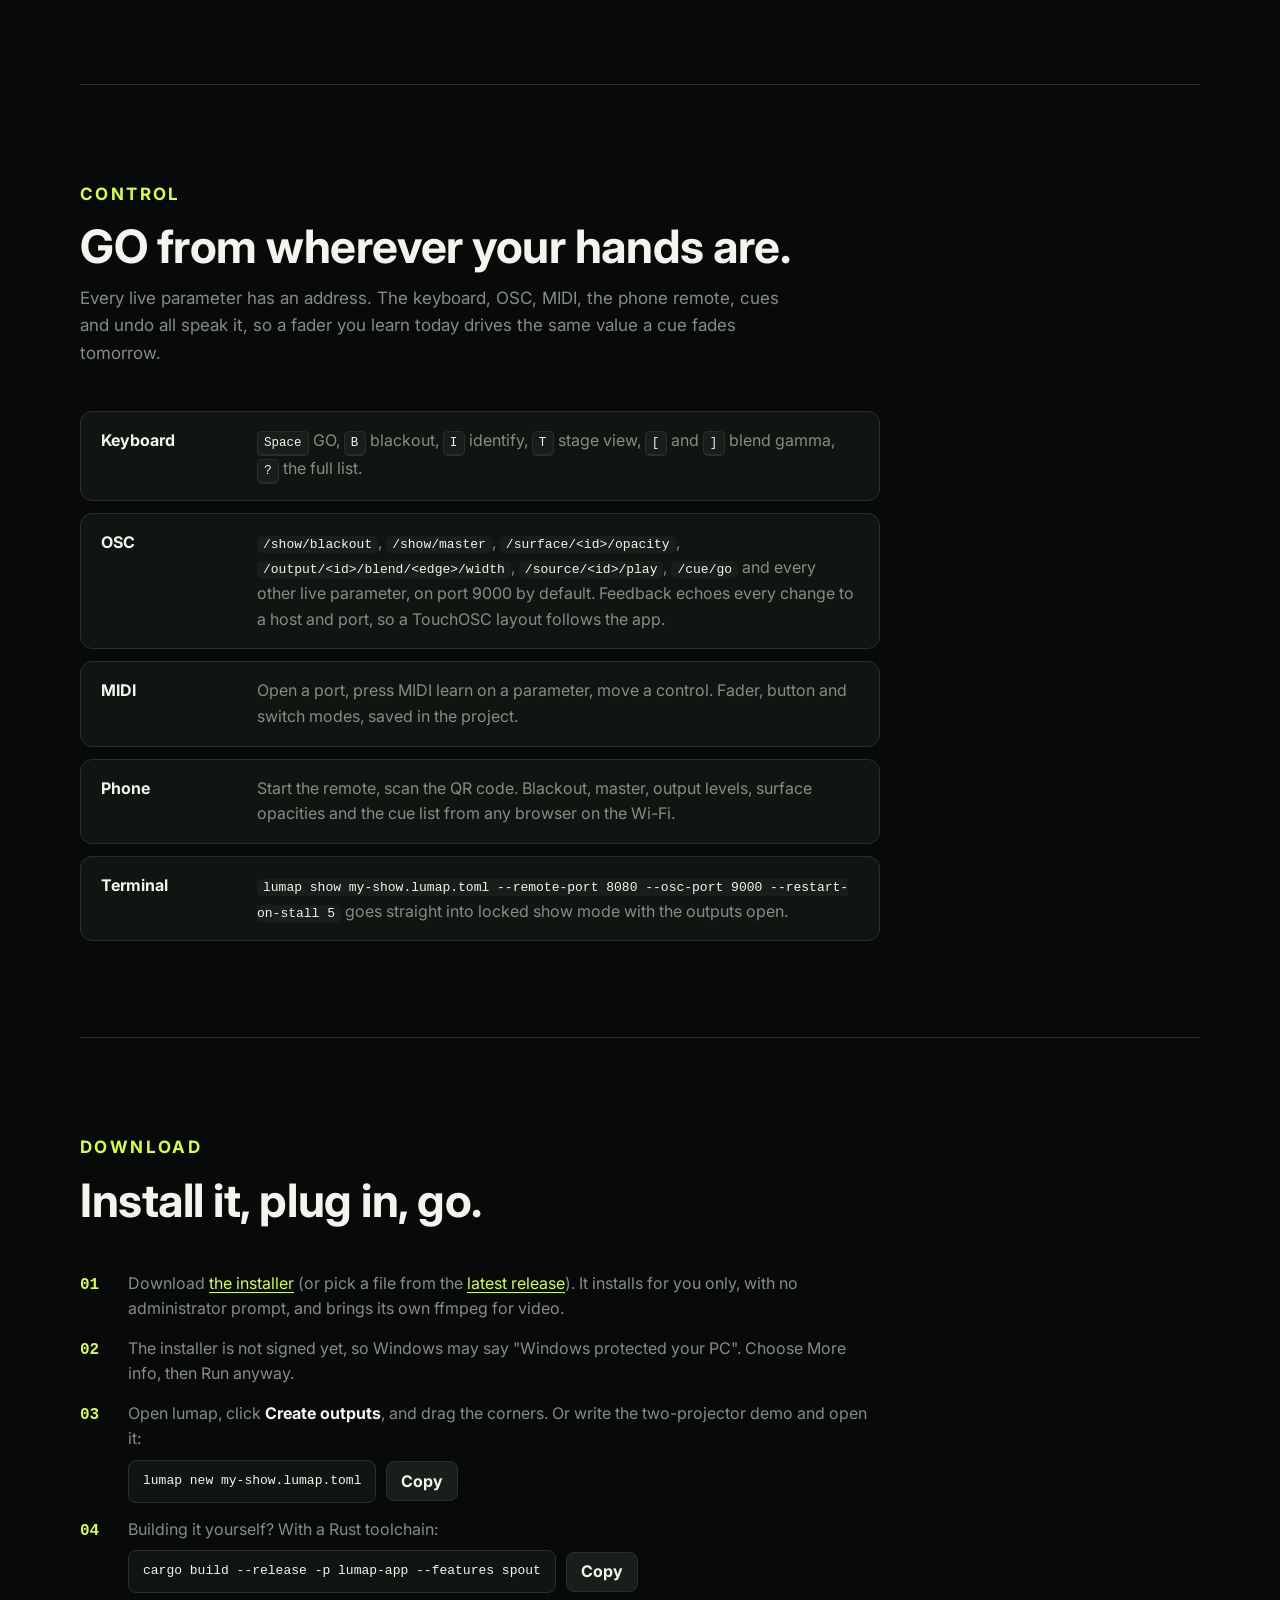
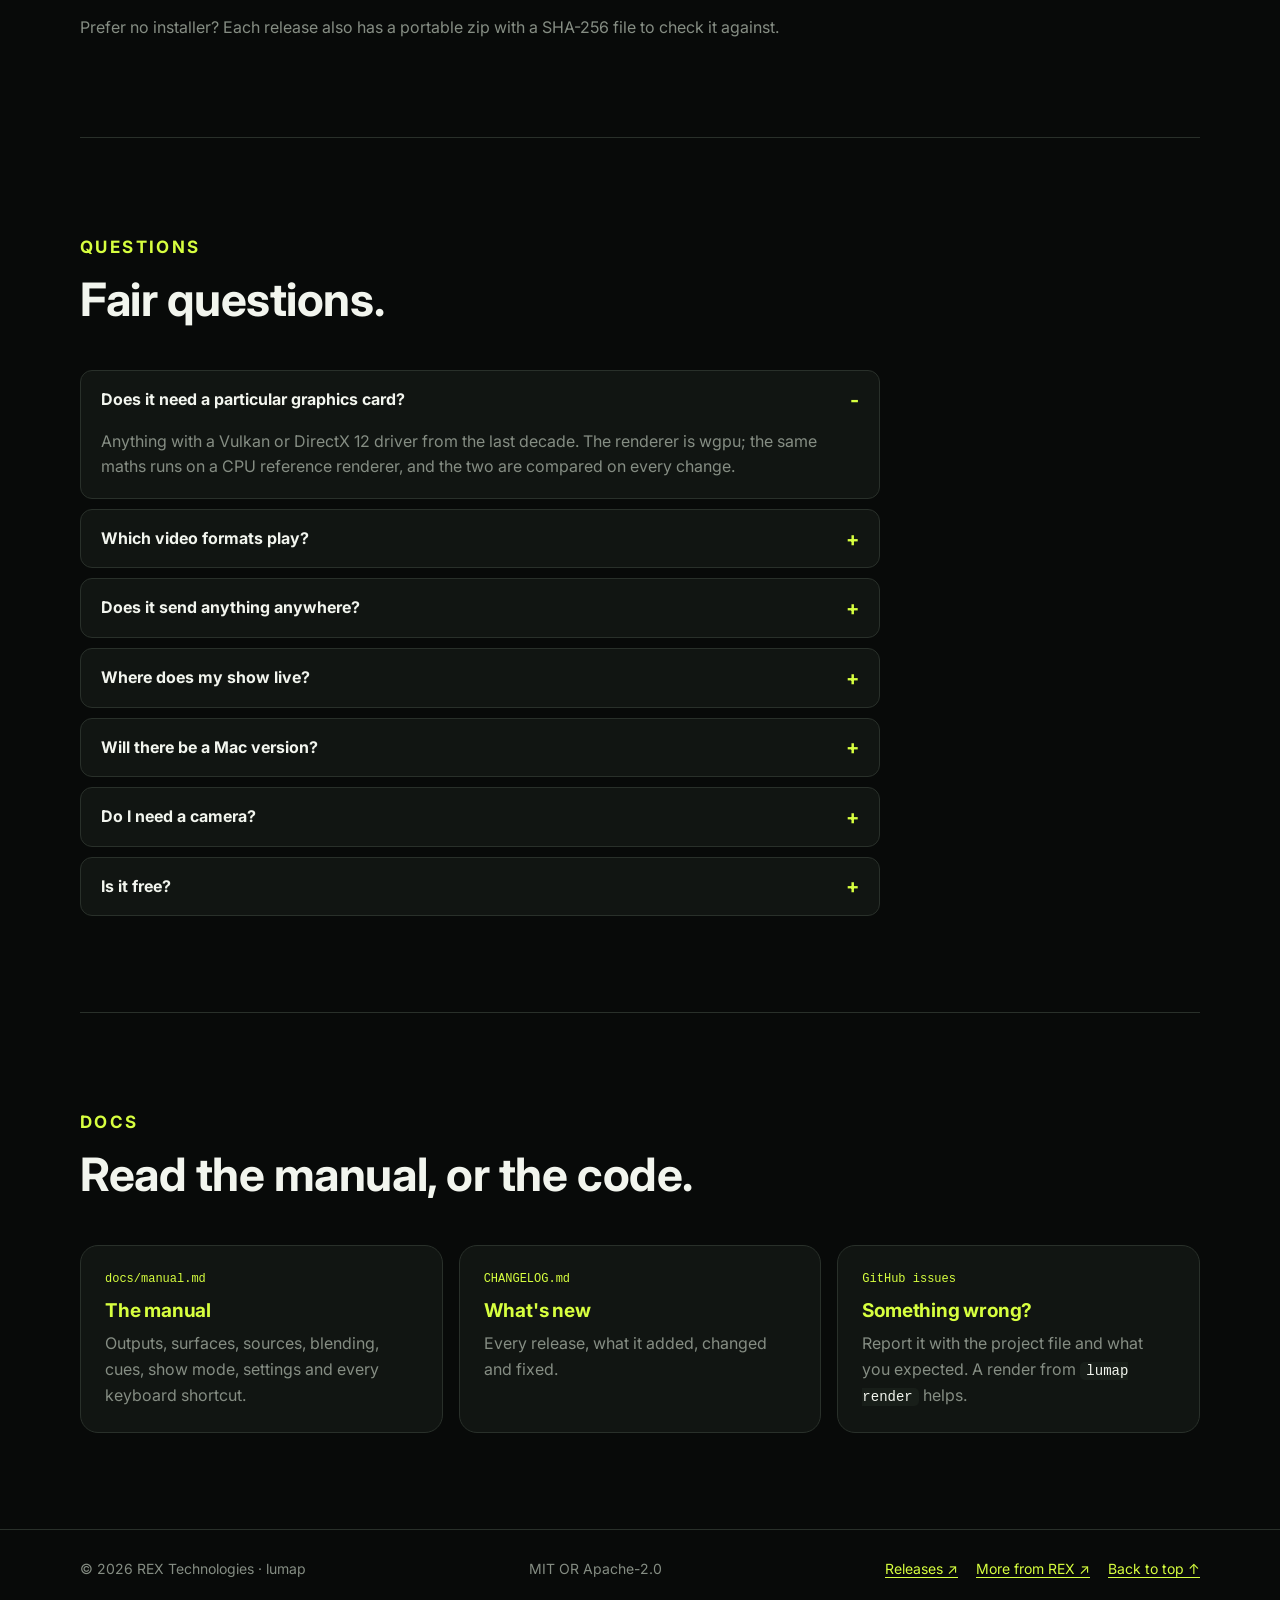
==== commit 066f4608: "lumap: docs for the camera and the lab" ====
--- a/site/index.html
+++ b/site/index.html
@@ -105,6 +105,8 @@
         <div class="feature-card"><h3>Cues</h3><p>A cue snapshots every live parameter with a fade time. GO fades the numbers and switches the booleans half way. Cues travel in the project file.</p></div>
         <div class="feature-card"><h3>Show mode</h3><p>Locked (double-Escape to leave), with autosave and crash recovery, atomic project writes, a render-loop watchdog that can relaunch the show, and a startup self-check that opens every output where the project says it belongs.</p></div>
         <div class="feature-card"><h3>The stage view</h3><p>The whole wall to scale, every output in place, so you see the overlaps before you walk over to them.</p></div>
+        <div class="feature-card"><h3>The camera maps for you</h3><p>Point a webcam at the wall and scan the room: lumap learns where every projector pixel lands, shows you the wall under the canvas, finds the surfaces worth mapping and re-aligns a bumped projector in one click.</p></div>
+        <div class="feature-card"><h3>A wall that plays back</h3><p>Letters that land on your shadow, snow that settles on real shelves, light that traces the room's edges, paint drawn with a phone torch or a pinch, and zones or hand gestures that fire cues.</p></div>
         <div class="feature-card"><h3>Plain-text projects</h3><p>A show is a small <code>.lumap.toml</code> file: diffable, versioned with migrations, happy in git. Cues and MIDI maps live inside it.</p></div>
         <div class="feature-card"><h3>Headless and scriptable</h3><p><code>lumap render</code> draws any output to PNG without a window; <code>validate</code>, <code>migrate</code> and <code>new</code> do the rest from a terminal. The whole app, UI included, runs under headless tests.</p></div>
       </div>
@@ -193,6 +195,7 @@
         <details><summary>Does it send anything anywhere?</summary><p>No telemetry, no account, no analytics. The only network traffic is the OSC, MIDI and phone-remote connections you open yourself.</p></details>
         <details><summary>Where does my show live?</summary><p>In one <code>.lumap.toml</code> file next to your media. It is plain text, diffable, versioned with migrations, and safe to commit to git.</p></details>
         <details><summary>Will there be a Mac version?</summary><p>lumap is built and tested for Windows today. The macOS build is on the way, and this page will offer it as soon as it ships.</p></details>
+        <details><summary>Do I need a camera?</summary><p>No. Everything works by hand. A webcam that sees the wall (a laptop's own camera sitting on the projector is enough) adds the room scan, automatic surfaces, re-alignment and the interactive effects. The camera only runs while something uses it, and its pictures never leave your computer.</p></details>
         <details><summary>Is it free?</summary><p>Yes. MIT OR Apache-2.0, one executable, no watermark, no subscription.</p></details>
       </div>
     </section>
